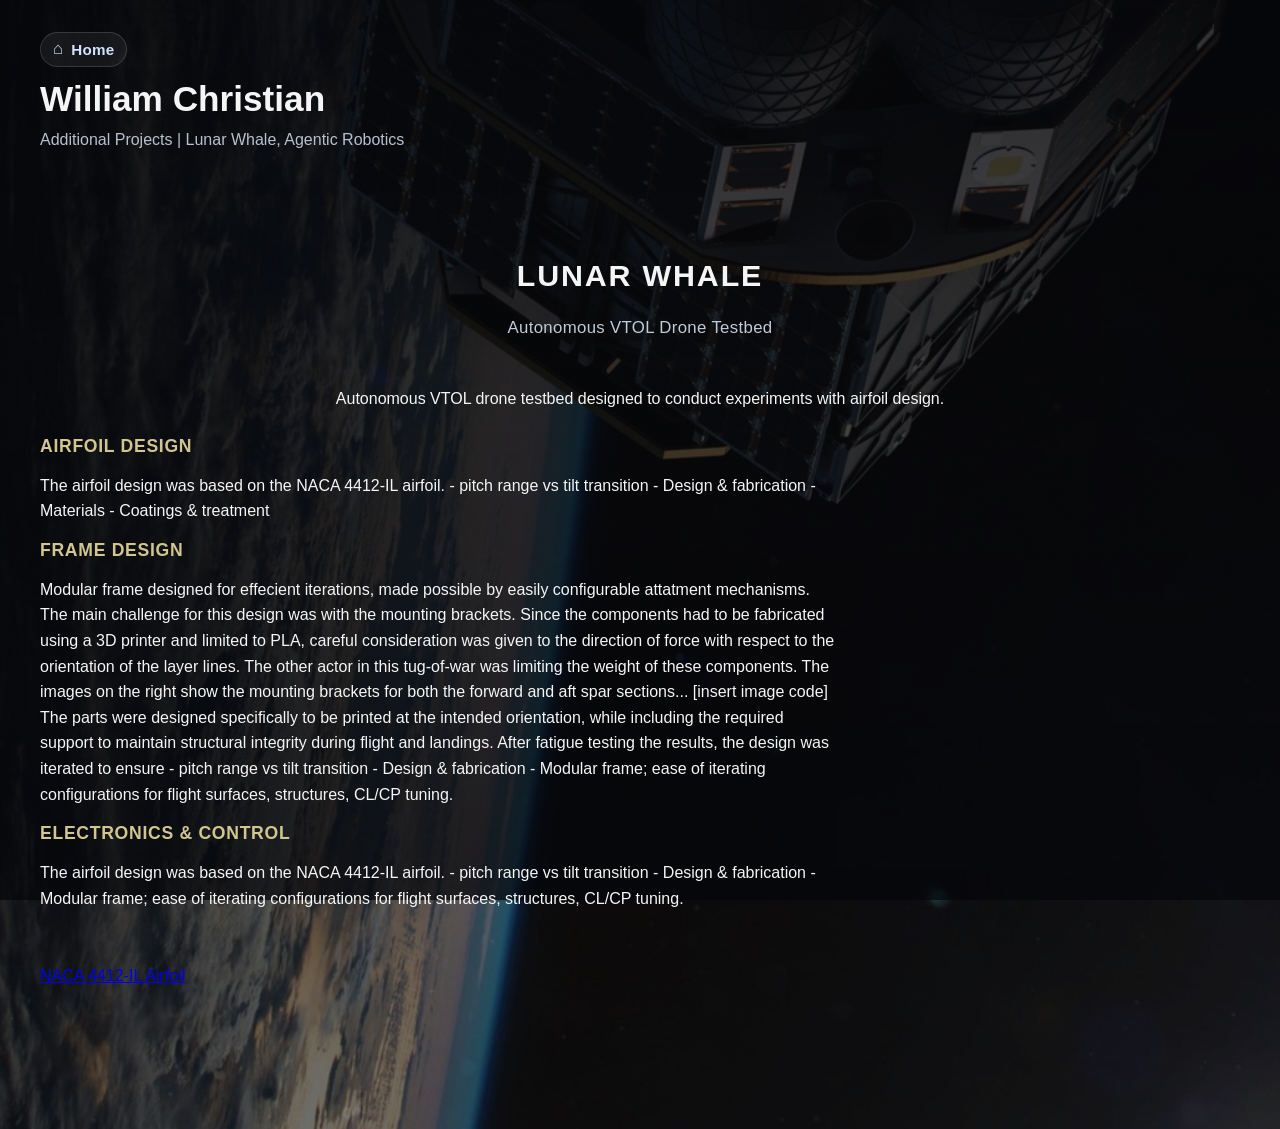
==== additional_projects.html @ c1e1da5d "update" ====
<!DOCTYPE html>
<html lang="en">
<head>
    <meta charset="UTF-8">
    <title>Additional Projects | Will Christian Portfolio</title>
    <meta name="viewport" content="width=device-width, initial-scale=1">
    <link rel="stylesheet" href="style.css">
</head>
<body>
    <div class="page">
    <header class="site-header">
        <div class="site-title-block">
            <a href="portfolio.html" class="home-link" aria-label="Home">Home</a>
            <h1>William Christian</h1>
            <p>Additional Projects | Lunar Whale, Agentic Robotics</p>
        </div>
    </header>

    <main class="content">
        <section id="spacecraft-systems" class="systems-section">
            <div class="systems-bg" aria-hidden="true"></div>
            <div class="systems-overlay" aria-hidden="true"></div>
            <div class="systems-content">
            <div class="resume-header">
                <div class="project-title-stack">
                    <h2 class="resume-main-title">Lunar Whale</h2>
                    <div class="project-subtitle">Autonomous VTOL Drone Testbed</div>
                </div>
            </div>
            <div class="resume-section">
                <p class="project-intro">
                    Autonomous VTOL drone testbed designed to conduct experiments with airfoil design. 
                </p>

            <div class="resume-section">
                <h3 class="resume-section-title">Airfoil Design</h3>
                <p>
                    The airfoil design was based on the NACA 4412-IL airfoil.
                    - pitch range vs tilt transition
                    - Design & fabrication
                    - Materials 
                    - Coatings & treatment
                </p>
                <h3 class="resume-section-title">Frame Design</h3>
                <p>
                    Modular frame designed for effecient iterations, made possible by easily configurable attatment mechanisms.
                    The main challenge for this design was with the mounting brackets. Since the components had to be fabricated 
                    using a 3D printer and limited to PLA, careful consideration was given to the direction of force with respect
                    to the orientation of the layer lines. The other actor in this tug-of-war was limiting the weight of these components. 
                    The images on the right show the mounting brackets for both the forward and aft spar sections...
                    [insert image code]
                    The parts were designed specifically to be printed at the intended orientation, while including the required support to maintain 
                    structural integrity during flight and landings. 
                    After fatigue testing the results, the design was iterated to ensure


                    - pitch range vs tilt transition
                    - Design & fabrication
                    - Modular frame; ease of iterating configurations for flight surfaces, structures, CL/CP tuning.
                </p>
                <h3 class="resume-section-title">Electronics & Control</h3>
                    <p>
                        The airfoil design was based on the NACA 4412-IL airfoil.
                        - pitch range vs tilt transition
                        - Design & fabrication
                        - Modular frame; ease of iterating configurations for flight surfaces, structures, CL/CP tuning.
                    </p>
                <p>

                </p>

                </p>
            </div>
               <a href="http://airfoiltools.com/airfoil/details?airfoil=naca4412-il">NACA 4412-IL Airfoil</a>

    </body>
    </html>
---- style.css ----
body {
    font-family: Arial, sans-serif;
    margin: 0;
    background-color: #05060a;
    color: #f5f5f5;
}

/* Home page background with parallax */
.home-page {
    position: relative;
}

.home-bg {
    position: fixed;
    inset: 0;
    height: 140vh;
    background-image: url("main_background.jpg");
    background-size: cover;
    background-position: center top;
    background-repeat: no-repeat;
    will-change: transform;
    transform: translate3d(0, 0, 0) scale(1.2);
    transform-origin: center top;
    z-index: 0;
}

.home-overlay {
    position: fixed;
    inset: 0;
    background: linear-gradient(
        to bottom,
        rgba(5, 6, 10, 0.78) 0%,
        rgba(5, 6, 10, 0.62) 45%,
        rgba(5, 6, 10, 0.82) 100%
    );
    z-index: 1;
    pointer-events: none;
}

.home-content {
    position: relative;
    z-index: 2;
}

/* Centered content column with flexible side gutters */
.page {
    --page-pad: 40px;
    max-width: 1200px;
    margin: 0 auto;
    padding-left: var(--page-pad);
    padding-right: var(--page-pad);
    position: relative;
    z-index: 2;
}

.page .content {
    padding-left: 0;
    padding-right: 0;
}

.site-header {
    padding: 32px 0 16px;
}

.site-title-block h1 {
    margin: 0;
    font-size: 2.2rem;
}

.site-title-block p {
    margin-top: 8px;
    max-width: 720px;
    color: #b8c0d0;
}

/* Titles */
.resume-header {
    display: flex;
    align-items: baseline;
    gap: 16px;
    flex-wrap: wrap;
    margin-bottom: 24px;
    justify-content: center;
}

.resume-section {
    padding-top: 8px;
    padding-bottom: 40px;
}

.resume-section h2 {
    margin: 0;
    font-size: 1.5rem;
    color: #f5f5f5;
}

.resume-main-title {
    font-size: 1.9rem;
    font-weight: 800;
    letter-spacing: 0.06em;
    text-transform: uppercase;
}

.project-title-stack {
    display: block;
    text-align: center;
}

.project-subtitle {
    margin-top: 10px;
    color: #c0cad8;
    font-size: 1.05rem;
    font-weight: 500;
    letter-spacing: 0.02em;
    text-transform: none;
    max-width: 900px;
    margin-left: auto;
    margin-right: auto;
}

.project-intro {
    text-align: center;
    margin-left: auto;
    margin-right: auto;
}

/* Dividers */
.resume-divider {
    height: 3px;
    border: 0;
    margin: 22px 0;
    background: linear-gradient(
        to right,
        rgba(255, 255, 255, 0),
        rgba(247, 184, 12, 0.288),
        rgba(255, 255, 255, 0)
    );
}

.resume-divider-tight {
    margin-top: 10px;
    margin-bottom: 26px;
}

.resume-section > .resume-divider {
    max-width: 520px;
    margin-left: auto;
    margin-right: auto;
}

/* Resume subsection titles (Education, Skills, Experience, Academic Projects) */
.resume-section h3.resume-section-title {
    margin: 0 0 10px;
    font-size: 1.1rem;
    font-weight: 700;
    letter-spacing: 0.04em;
    text-transform: uppercase;
    color: #d1c590; /* customize */
    font-family: inherit;
    font-style: normal;
}

/* Resume entries: left content + right-aligned dates */
.resume-block {
    margin-bottom: 28px;
}

.resume-item {
    margin-bottom: 20px;
}

.resume-item-header {
    display: grid;
    grid-template-columns: minmax(0, 1fr) auto;
    gap: 12px;
    align-items: baseline;
}

.resume-item-left {
    min-width: 0;
}

.resume-item-title {
    font-weight: 600;
    color: #f5f5f5;
}

.resume-company {
    text-decoration: underline;
    text-decoration-thickness: 2px;
    text-underline-offset: 3px;
    margin-bottom: 3px;
}

.resume-item-org,
.resume-item-date {
    color: #b8c0d0;
    font-size: 0.95rem;
}

.resume-item-org {
    margin-top: 2px;
}

.resume-item-date {
    white-space: nowrap;
    text-align: right;
}

.resume-item-subtitle {
    margin-top: 6px;
    color: #c0cad8;
    font-size: 0.98rem;
}

.resume-lines {
    margin-top: 10px;
    color: #c0cad8;
    line-height: 1.55;
    display: grid;
    gap: 6px;
}

.resume-label {
    color: #e8ecf4;
    font-weight: 600;
}

.resume-bullets {
    margin: 6px 0 0;
    padding-left: 1.25em;
    color: #c0cad8;
    line-height: 1.5;
}

.resume-bullets li {
    margin-bottom: 4px;
}

.resume-subrole {
    margin-top: 14px;
    padding-top: 12px;
    border-top: 1px solid rgba(255, 255, 255, 0.08);
}

.resume-subrole-header {
    display: grid;
    grid-template-columns: minmax(0, 1fr) auto;
    gap: 12px;
    align-items: baseline;
    margin-bottom: 6px;
}

/* Work Samples box */
.work-samples-section {
    margin: 0 0 40px;
    padding: 24px 24px 32px;
    background: rgba(255, 255, 255, 0.03);
    border: 1px solid rgba(255, 255, 255, 0.1);
    border-radius: 12px;
}

.work-samples-title {
    margin: 0 0 20px;
    font-size: 1.25rem;
    font-weight: 600;
    color: #e8ecf4;
}

.project-nav {
    display: grid;
    grid-template-columns: repeat(4, minmax(0, 1fr));
    gap: 24px;
    padding: 0;
}

.project-tile {
    display: flex;
    flex-direction: column;
    align-items: stretch;
    text-decoration: none;
    background: linear-gradient(145deg, #121622, #05060a);
    border-radius: 16px;
    padding: 16px;
    color: inherit;
    box-shadow:
        0 0 0 1px rgba(255, 255, 255, 0.04),
        6px 6px 14px rgba(0, 0, 0, 0.8),
        -4px -4px 12px rgba(255, 255, 255, 0.06);
    transition: transform 0.15s ease-out, box-shadow 0.15s ease-out, background 0.15s ease-out;
}

.project-tile:hover {
    transform: translateY(-4px);
    background: linear-gradient(145deg, #181d2c, #05060a);
    box-shadow:
        0 0 0 1px rgba(255, 255, 255, 0.08),
        10px 12px 24px rgba(0, 0, 0, 0.9),
        -4px -4px 16px rgba(255, 255, 255, 0.08);
}

.project-tile-current {
    pointer-events: none;
    box-shadow:
        0 0 0 2px rgba(100, 160, 255, 0.35),
        6px 6px 14px rgba(0, 0, 0, 0.8);
}

/* Work sample tiles: every icon is the same square with rounded corners. */
.project-tile .project-icon {
    width: 100%;
    padding-bottom: 100%;
    position: relative;
    overflow: hidden;
    border-radius: 12px;
    margin-bottom: 12px;
}

.project-tile .project-icon img {
    position: absolute;
    top: 0;
    left: 0;
    width: 100%;
    height: 100%;
    object-fit: cover;
    border-radius: 12px !important;
    display: block;
}

.project-text h2 {
    margin: 0 0 6px;
    font-size: 1.1rem;
}

.project-text p {
    margin: 0;
    font-size: 0.9rem;
    color: #c0cad8;
}

/* Home button */
.home-link {
    display: inline-flex;
    align-items: center;
    gap: 8px;
    margin-bottom: 12px;
    padding: 8px 12px;
    border-radius: 999px;
    background: rgba(255, 255, 255, 0.06);
    border: 1px solid rgba(255, 255, 255, 0.14);
    color: #d3e2ff;
    text-decoration: none;
    font-size: 0.95rem;
    font-weight: 600;
    letter-spacing: 0.2px;
    transition: background 0.15s ease-out, border-color 0.15s ease-out, transform 0.15s ease-out;
}

.home-link::before {
    content: "⌂";
    font-size: 1.05rem;
    line-height: 1;
    opacity: 0.95;
}

.home-link:hover {
    background: rgba(255, 255, 255, 0.1);
    border-color: rgba(255, 255, 255, 0.22);
    transform: translateY(-1px);
}

/* Main content */
.content {
    padding: 24px 0 40px;
}

.content section {
    margin-bottom: 48px;
}

/* Work sample articles: left = text, right = images. One row, no wrap. */
.content article {
    display: flex;
    flex-wrap: nowrap;
    gap: 32px 40px;
    align-items: flex-start;
    margin-bottom: 36px;
}
.content article > .article-body {
    flex: 1 1 0;
    min-width: 0;
}
.content article > figure {
    flex: 0 0 42%;
    min-width: 260px;
    margin: 0;
}

.content article.article--center-figure {
    display: grid;
    grid-template-columns: minmax(0, 1fr) minmax(260px, 42%);
    column-gap: 40px;
    row-gap: 32px;
    align-items: start;
}
.content article.article--center-figure > .article-body {
    grid-column: 1;
}
.content article.article--center-figure > figure {
    grid-column: 2;
    align-self: center;
}
.content article > figure img,
.content article > figure .media-grid img {
    max-width: 100%;
    width: 100%;
    height: auto;
    display: block;
    margin: 0;
    border-radius: 0;
}
.content article > figure.figure--shrink-70 .media-grid {
    width: 70%;
    margin-left: auto;
    margin-right: auto;
}

.section-media-center {
    max-width: 980px;
    margin: 18px auto 28px;
}
.section-video {
    display: block;
    width: 70%;
    height: auto;
    margin-left: auto;
    margin-right: auto;
}

/* STARFISH: slightly smaller centered video */
#starfish .section-video {
    width: 40%;
}

/* Side-by-side videos (e.g., Senior Design data collection) */
.section-media-row {
    display: flex;
    justify-content: center;
    gap: 16px;
    flex-wrap: wrap;
}
.section-video-half {
    display: block;
    width: 48%;
    height: auto;
}

/* Media grids: default single column. */
.media-grid {
    display: grid;
    grid-template-columns: 1fr;
    gap: 12px;
}
.media-grid--2 {
    grid-template-columns: 1fr 1fr;
    gap: 4px;
}
.media-grid--2 > .media-grid__span-2 {
    grid-column: 1 / -1;
}
.media-grid img {
    width: 100%;
    height: auto;
    border-radius: 0;
}

/* STARFISH 2D limb: clamp last two images to same box size */
.media-grid--2d-limb-last img {
    aspect-ratio: 4 / 3;
    object-fit: contain;
}

.content h3 {
    margin-top: 0;
    margin-bottom: 8px;
    color: #e8ecf4;
}

p {
    max-width: 800px;
    line-height: 1.6;
}

img {
    margin-top: 0;
    border-radius: 0;
}

footer {
    border-top: 1px solid rgba(255, 255, 255, 0.1);
    padding: 16px 0 32px;
    color: #9aa4b8;
}

footer a {
    color: #d3e2ff;
    text-decoration: none;
}

footer a:hover {
    text-decoration: underline;
}

/* LEAPFROG full-page background */
.leapfrog-bg {
    position: fixed;
    inset: 0;
    height: 140vh;
    background-image: url("images/LEAPFROG/leapfrog_BG.png");
    background-size: cover;
    background-position: center 15%;
    background-repeat: no-repeat;
    will-change: transform;
    transform: translate3d(0, 0, 0) scale(1.15);
    transform-origin: center top;
    z-index: -2;
}

.leapfrog-overlay {
    position: fixed;
    inset: 0;
    background: linear-gradient(
        to bottom,
        rgba(5, 6, 10, 0.75) 0%,
        rgba(5, 6, 10, 0.6) 40%,
        rgba(5, 6, 10, 0.7) 100%
    );
    z-index: -1;
    pointer-events: none;
}

.leapfrog-content {
    position: relative;
    z-index: 2;
    padding: 24px 0 16px;
}

/* STARFISH full-page background (image rotated 90deg), parallax */
.starfish-bg {
    position: fixed;
    width: 140vmax;
    height: 140vmax;
    left: 50%;
    top: 50%;
    background-image: url("images/STARFISH/STARFISH_bg.png");
    background-size: cover;
    background-position: center 65%;
    background-repeat: no-repeat;
    filter: brightness(0.6);
    will-change: transform;
    transform: translate(-50%, -50%) translate3d(0, 0, 0) rotate(90deg);
    transform-origin: center center;
    z-index: -2;
}

.starfish-overlay {
    position: fixed;
    inset: 0;
    background: linear-gradient(
        to bottom,
        rgba(5, 6, 10, 0.75) 0%,
        rgba(5, 6, 10, 0.6) 40%,
        rgba(5, 6, 10, 0.7) 100%
    );
    z-index: -1;
    pointer-events: none;
}

.starfish-content {
    position: relative;
    z-index: 2;
    padding: 24px 0 16px;
}

/* Senior Design (TVC) full-page background, parallax */
.senior-design-bg {
    position: fixed;
    inset: 0;
    height: 140vh;
    background-image: url("images/SENIOR_DESIGN/TVC_bg.jpg");
    background-size: cover;
    background-position: center 15%;
    background-repeat: no-repeat;
    filter: brightness(0.7);
    will-change: transform;
    transform: translate3d(0, 0, 0) scale(1.15);
    transform-origin: center top;
    z-index: -2;
}

.senior-design-overlay {
    position: fixed;
    inset: 0;
    background:
        /* Left/right edge darkening (primary) */
        linear-gradient(
            to right,
            rgba(0, 0, 0, 0.65) 0%,
            rgba(0, 0, 0, 0.15) 18%,
            rgba(0, 0, 0, 0.0) 50%,
            rgba(0, 0, 0, 0.15) 82%,
            rgba(0, 0, 0, 0.65) 100%
        ),
        /* Vignette (thicker fade around edges) */
        radial-gradient(
            ellipse at center,
            rgba(0, 0, 0, 0.0) 0%,
            rgba(0, 0, 0, 0.0) 30%,
            rgba(0, 0, 0, 0.75) 100%
        ),
        /* Subtle top/bottom shading (secondary) */
        linear-gradient(
            to bottom,
            rgba(5, 6, 10, 0.75) 0%,
            rgba(5, 6, 10, 0.6) 40%,
            rgba(5, 6, 10, 0.7) 100%
        );
    z-index: -1;
    pointer-events: none;
}

.senior-design-content {
    position: relative;
    z-index: 2;
    padding: 24px 0 16px;
}

/* Spacecraft Systems Design full-page background (rotated 90deg, 30% dimmer), parallax */
.systems-bg {
    position: fixed;
    width: 140vmax;
    height: 140vmax;
    left: 50%;
    top: 50%;
    background-image: url("images/SYSTEMS_DESIGN/SYSTEMS_bg.jpg");
    background-size: cover;
    background-position: center 65%;
    background-repeat: no-repeat;
    filter: brightness(0.7);
    will-change: transform;
    transform: translate(-50%, -50%) translate3d(0, 0, 0) rotate(90deg);
    transform-origin: center center;
    z-index: -2;
}

.systems-overlay {
    position: fixed;
    inset: 0;
    background: linear-gradient(
        to bottom,
        rgba(5, 6, 10, 0.75) 0%,
        rgba(5, 6, 10, 0.6) 40%,
        rgba(5, 6, 10, 0.7) 100%
    );
    z-index: -1;
    pointer-events: none;
}

.systems-content {
    position: relative;
    z-index: 2;
    padding: 24px 0 16px;
}

@media (max-width: 960px) {
    .project-nav {
        grid-template-columns: repeat(2, minmax(0, 1fr));
    }
}

@media (max-width: 640px) {
    .page {
        --page-pad: 16px;
    }

    .site-header {
        padding: 24px 0 12px;
    }

    .work-samples-section {
        padding: 20px 16px 24px;
    }

    .project-nav {
        grid-template-columns: 1fr;
    }

    .content {
        padding: 16px 0;
    }

    footer {
        padding: 12px 0 24px;
    }
}
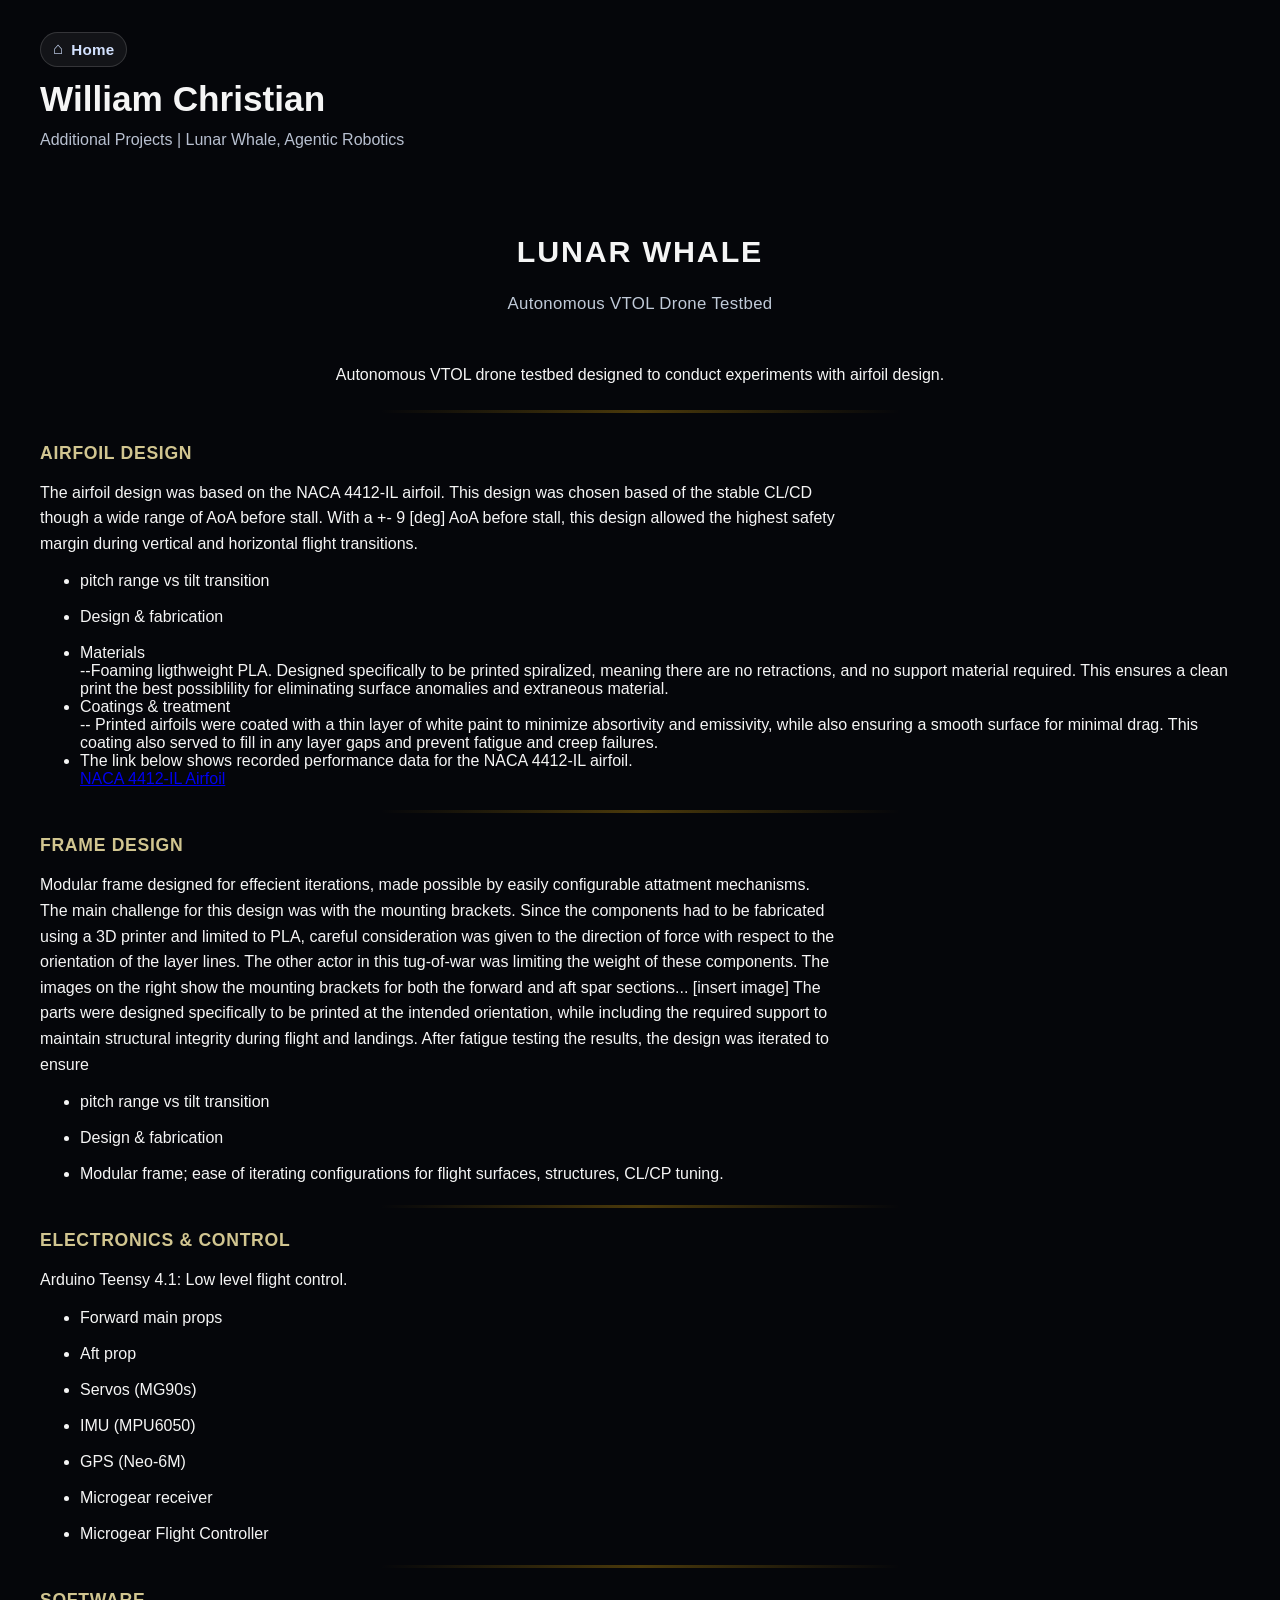
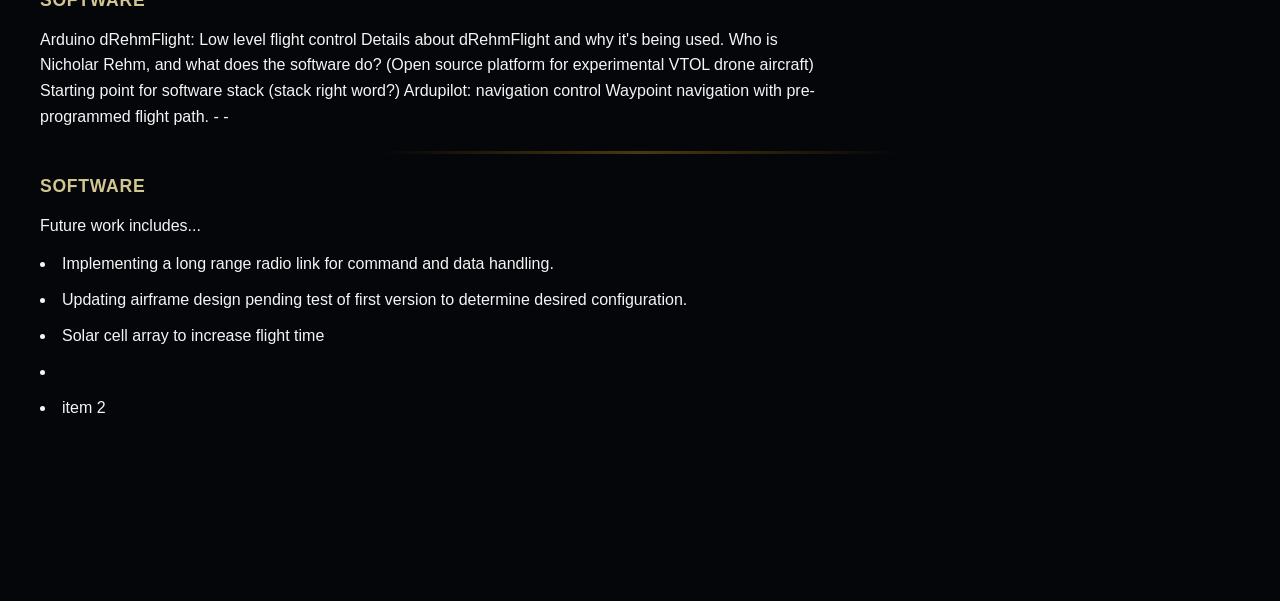
==== commit 620dccbc: "update" ====
--- a/additional_projects.html
+++ b/additional_projects.html
@@ -17,10 +17,10 @@
     </header>
 
     <main class="content">
-        <section id="spacecraft-systems" class="systems-section">
-            <div class="systems-bg" aria-hidden="true"></div>
-            <div class="systems-overlay" aria-hidden="true"></div>
-            <div class="systems-content">
+        <section id="Additional Projects" class="systems-section">
+            <div class="projects-bg" aria-hidden="true"></div>
+            <div class="projects-overlay" aria-hidden="true"></div>
+            <div class="projects-content">
             <div class="resume-header">
                 <div class="project-title-stack">
                     <h2 class="resume-main-title">Lunar Whale</h2>
@@ -32,46 +32,111 @@
                     Autonomous VTOL drone testbed designed to conduct experiments with airfoil design. 
                 </p>
 
+            <hr class="resume-divider">
             <div class="resume-section">
-                <h3 class="resume-section-title">Airfoil Design</h3>
+            <h3 class="resume-section-title">Airfoil Design</h3>
                 <p>
-                    The airfoil design was based on the NACA 4412-IL airfoil.
-                    - pitch range vs tilt transition
-                    - Design & fabrication
-                    - Materials 
-                    - Coatings & treatment
+                    The airfoil design was based on the NACA 4412-IL airfoil. This design was chosen based of the stable CL/CD though a wide range of AoA before stall. 
+                    With a +- 9 [deg] AoA before stall, this design allowed the highest safety margin during vertical and horizontal flight transitions.
                 </p>
-                <h3 class="resume-section-title">Frame Design</h3>
+
+                    <ul>
+                    <li>pitch range vs tilt transition </li>
+                    <br>
+                    <li> Design & fabrication </li>
+                    <br>
+                    <li> Materials </li>
+                        --Foaming ligthweight PLA. Designed specifically to be printed spiralized, meaning there are no retractions, and no support material required. This ensures a clean print the best possiblility for eliminating surface anomalies and extraneous material.
+                    <br>
+                    <li> Coatings & treatment </li>
+                        -- Printed airfoils were coated with a thin layer of white paint to minimize absortivity and emissivity, while also ensuring a smooth surface for minimal drag.
+                        This coating also served to fill in any layer gaps and prevent fatigue and creep failures.
+                    <br>
+                    <li> The link below shows recorded performance data for the NACA 4412-IL airfoil. </li> 
+                    <a href="http://airfoiltools.com/airfoil/details?airfoil=naca4412-il">NACA 4412-IL Airfoil</a>
+
+                    </ul>
+
+            <hr class="resume-divider">
+            <h3 class="resume-section-title">Frame Design</h3>
                 <p>
                     Modular frame designed for effecient iterations, made possible by easily configurable attatment mechanisms.
                     The main challenge for this design was with the mounting brackets. Since the components had to be fabricated 
                     using a 3D printer and limited to PLA, careful consideration was given to the direction of force with respect
                     to the orientation of the layer lines. The other actor in this tug-of-war was limiting the weight of these components. 
                     The images on the right show the mounting brackets for both the forward and aft spar sections...
-                    [insert image code]
+                    [insert image]
                     The parts were designed specifically to be printed at the intended orientation, while including the required support to maintain 
                     structural integrity during flight and landings. 
                     After fatigue testing the results, the design was iterated to ensure
+                </p>
+
+                    <ul>
+                    <li> pitch range vs tilt transition </li>
+                    <br>
+                    <li> Design & fabrication </li>
+                    <br>
+                    <li> Modular frame; ease of iterating configurations for flight surfaces, structures, CL/CP tuning. </li>
+                    </ul>   
+
+            <hr class="resume-divider">
+            <h3 class="resume-section-title">Electronics & Control</h3>
+                <p>
+                    Arduino Teensy 4.1: Low level flight control.
+                </p>
+
+                    <ul>
+                    <li> Forward main props </li>
+                    <br>
+                    <li> Aft prop </li>
+                    <br>
+                    <li> Servos (MG90s) </li>
+                    <br>
+                    <li> IMU (MPU6050) </li>
+                    <br>
+                    <li> GPS (Neo-6M) </li>
+                    <br>
+                    <li> Microgear receiver </li>
+                    <br>
+                    <li> Microgear Flight Controller </li>
+                        
+                    </ul>
 
 
-                    - pitch range vs tilt transition
-                    - Design & fabrication
-                    - Modular frame; ease of iterating configurations for flight surfaces, structures, CL/CP tuning.
+
+            <hr class="resume-divider">
+            <h3 class="resume-section-title">Software</h3>
+                <p>
+                    Arduino dRehmFlight: Low level flight control
+                    Details about dRehmFlight and why it's being used.
+                    Who is Nicholar Rehm, and what does the software do? (Open source platform for experimental VTOL drone aircraft)
+                    Starting point for software stack (stack right word?)
+
+                    Ardupilot: navigation control
+                    Waypoint navigation with pre-programmed flight path. 
+                    - 
+                    -
                 </p>
-                <h3 class="resume-section-title">Electronics & Control</h3>
-                    <p>
-                        The airfoil design was based on the NACA 4412-IL airfoil.
-                        - pitch range vs tilt transition
-                        - Design & fabrication
-                        - Modular frame; ease of iterating configurations for flight surfaces, structures, CL/CP tuning.
-                    </p>
+
+            <hr class="resume-divider">
+            <h3 class="resume-section-title">Software</h3>
                 <p>
+                    Future work includes...
+                    <li> Implementing a long range radio link for command and data handling. </li>
+                    <br>
+                    <li> Updating airframe design pending test of first version to determine desired configuration.</li>
+                    <br>
+                    <li> Solar cell array to increase flight time </li>
+                    <br>
+
+                    <li>  </li>
+                    <br>
+                    <li> item 2 </li>
+
 
                 </p>
 
-                </p>
             </div>
-               <a href="http://airfoiltools.com/airfoil/details?airfoil=naca4412-il">NACA 4412-IL Airfoil</a>
 
     </body>
     </html>
--- a/style.css
+++ b/style.css
@@ -14,7 +14,7 @@
     position: fixed;
     inset: 0;
     height: 140vh;
-    background-image: url("main_background.jpg");
+    background-image: url("images/MAIN/main_background.jpg");
     background-size: cover;
     background-position: center top;
     background-repeat: no-repeat;
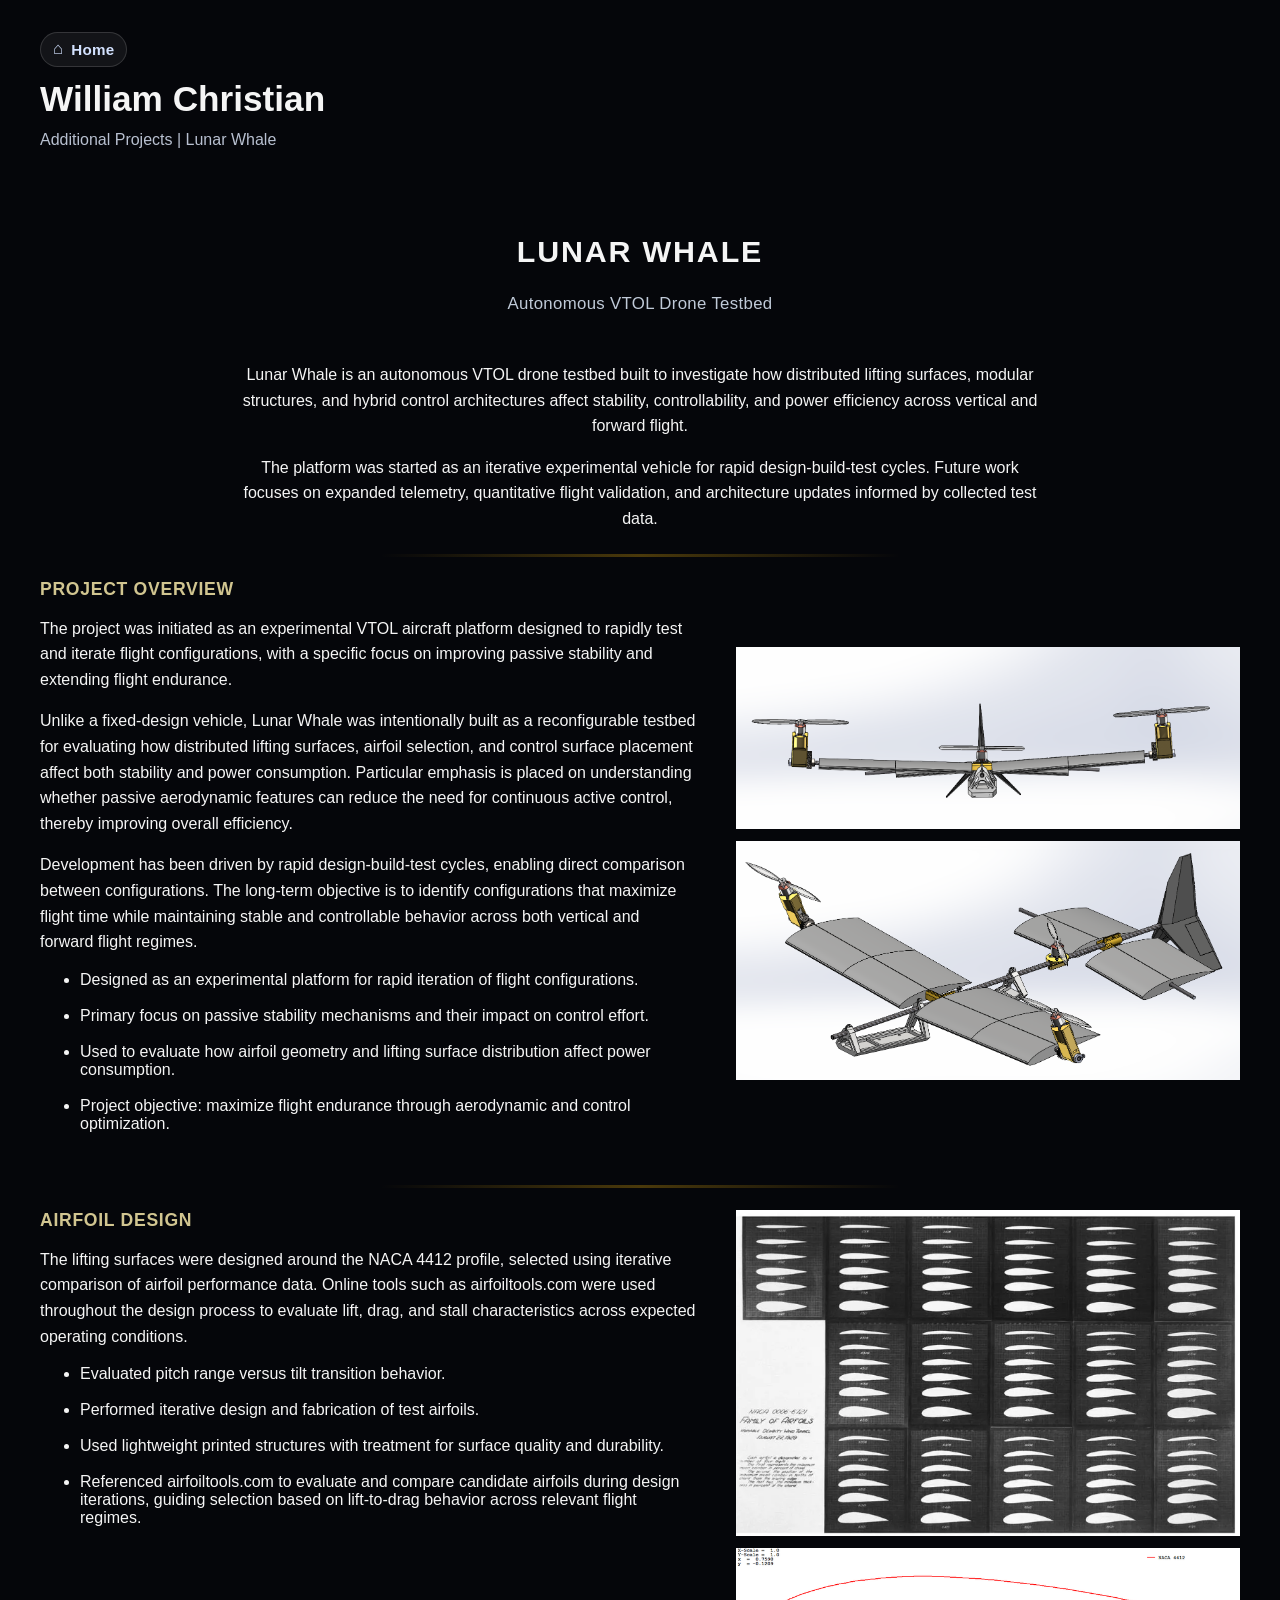
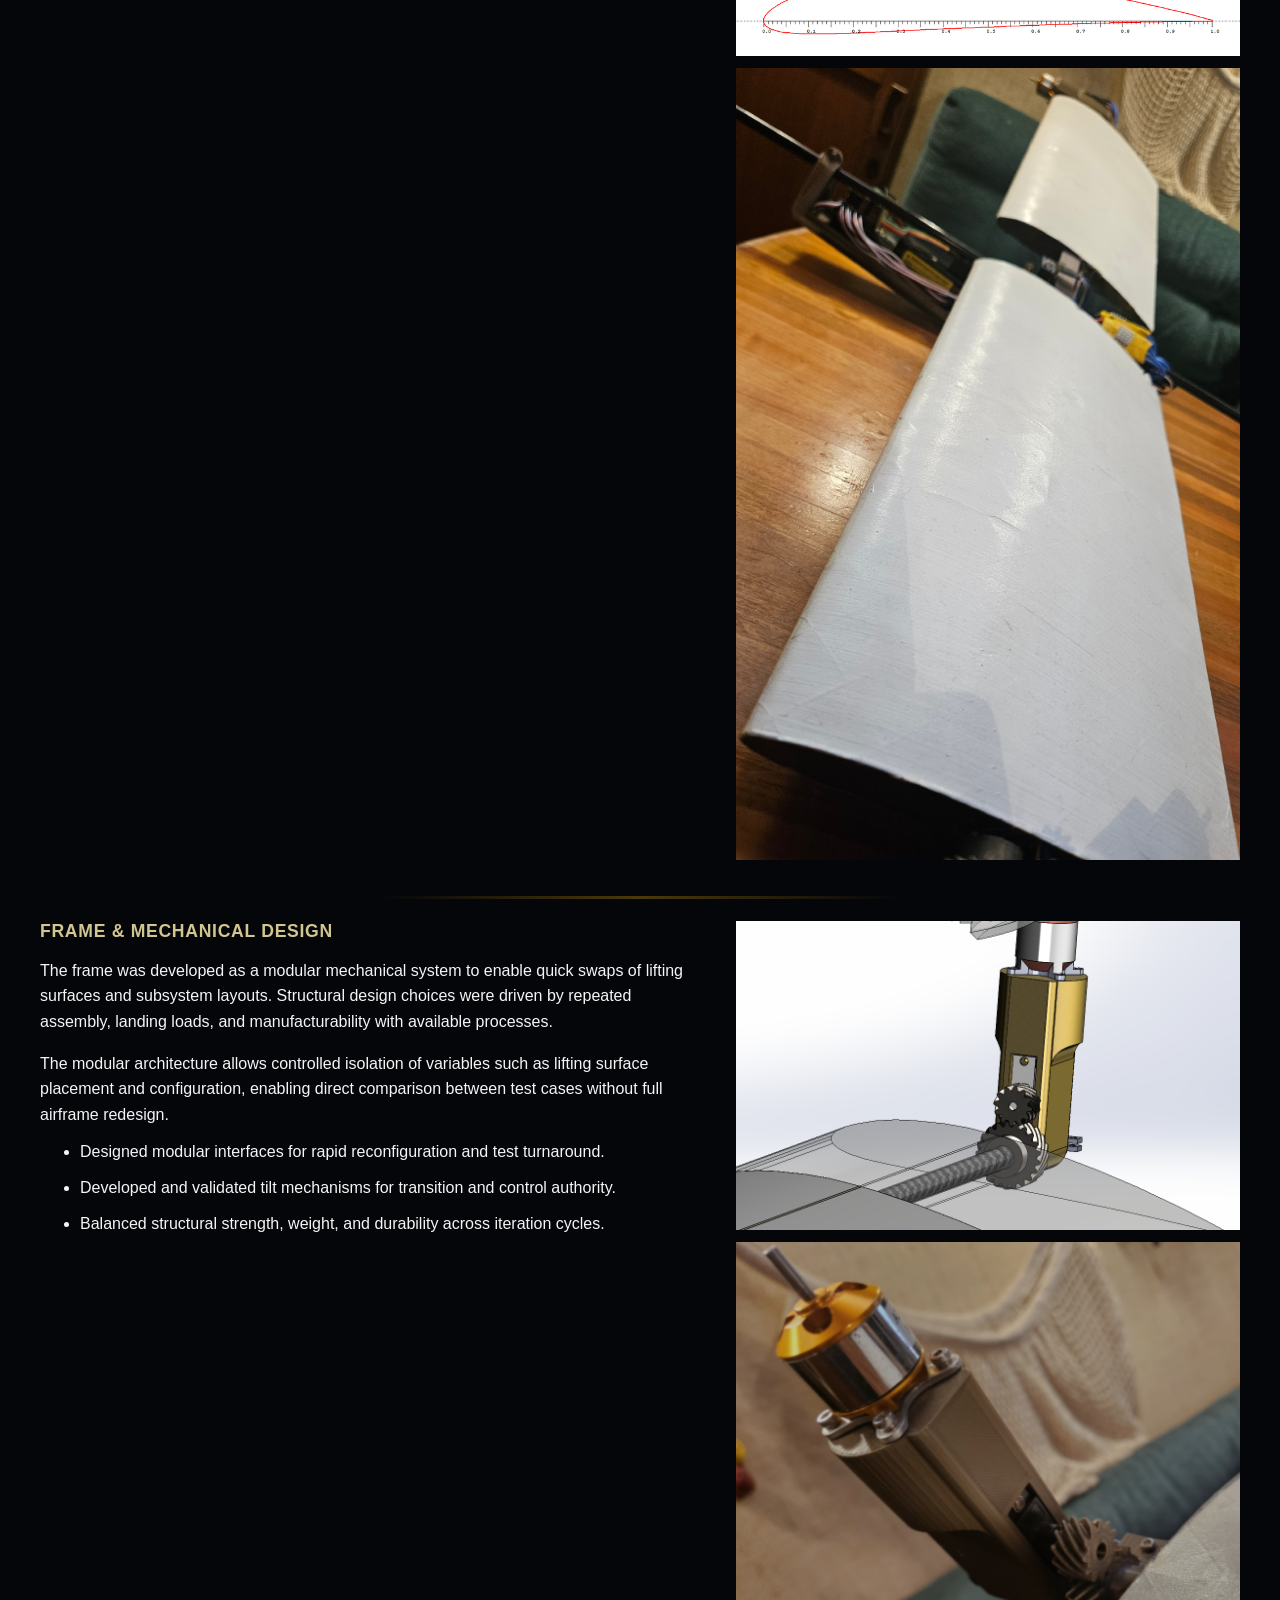
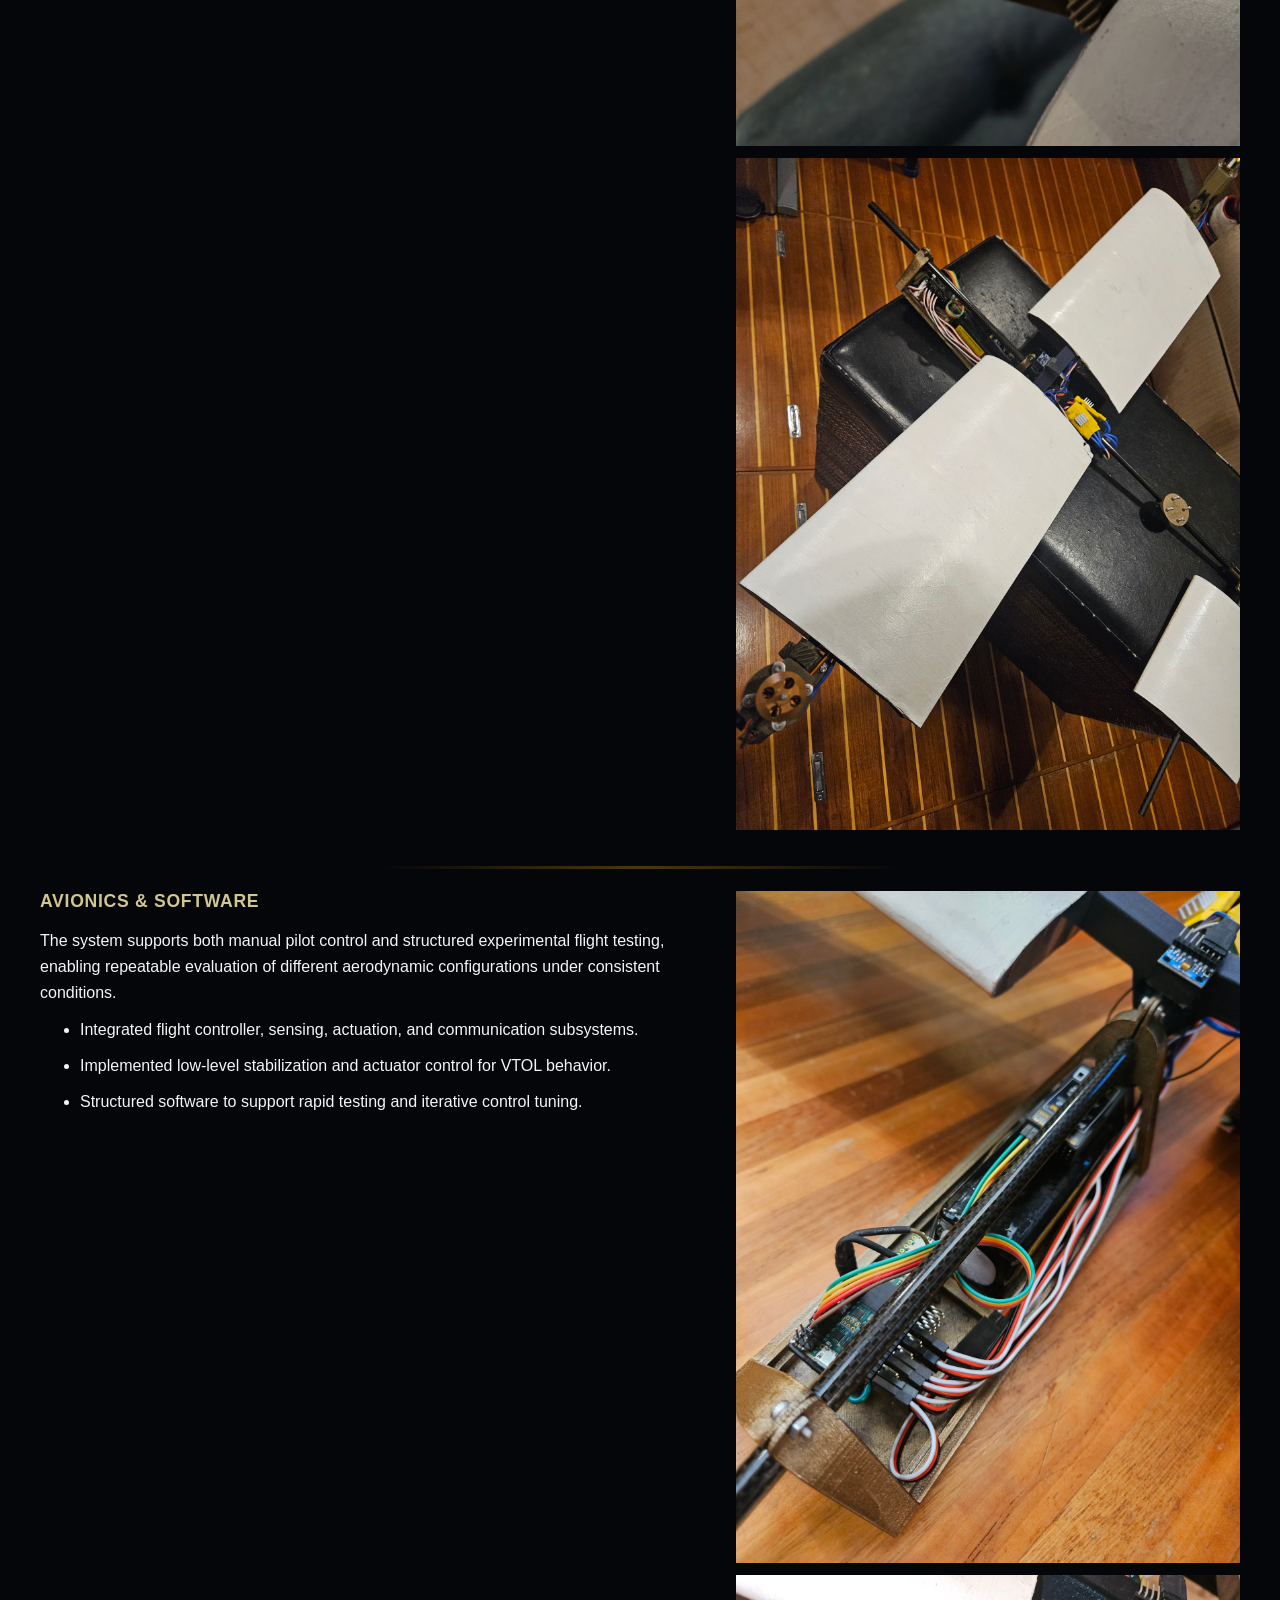
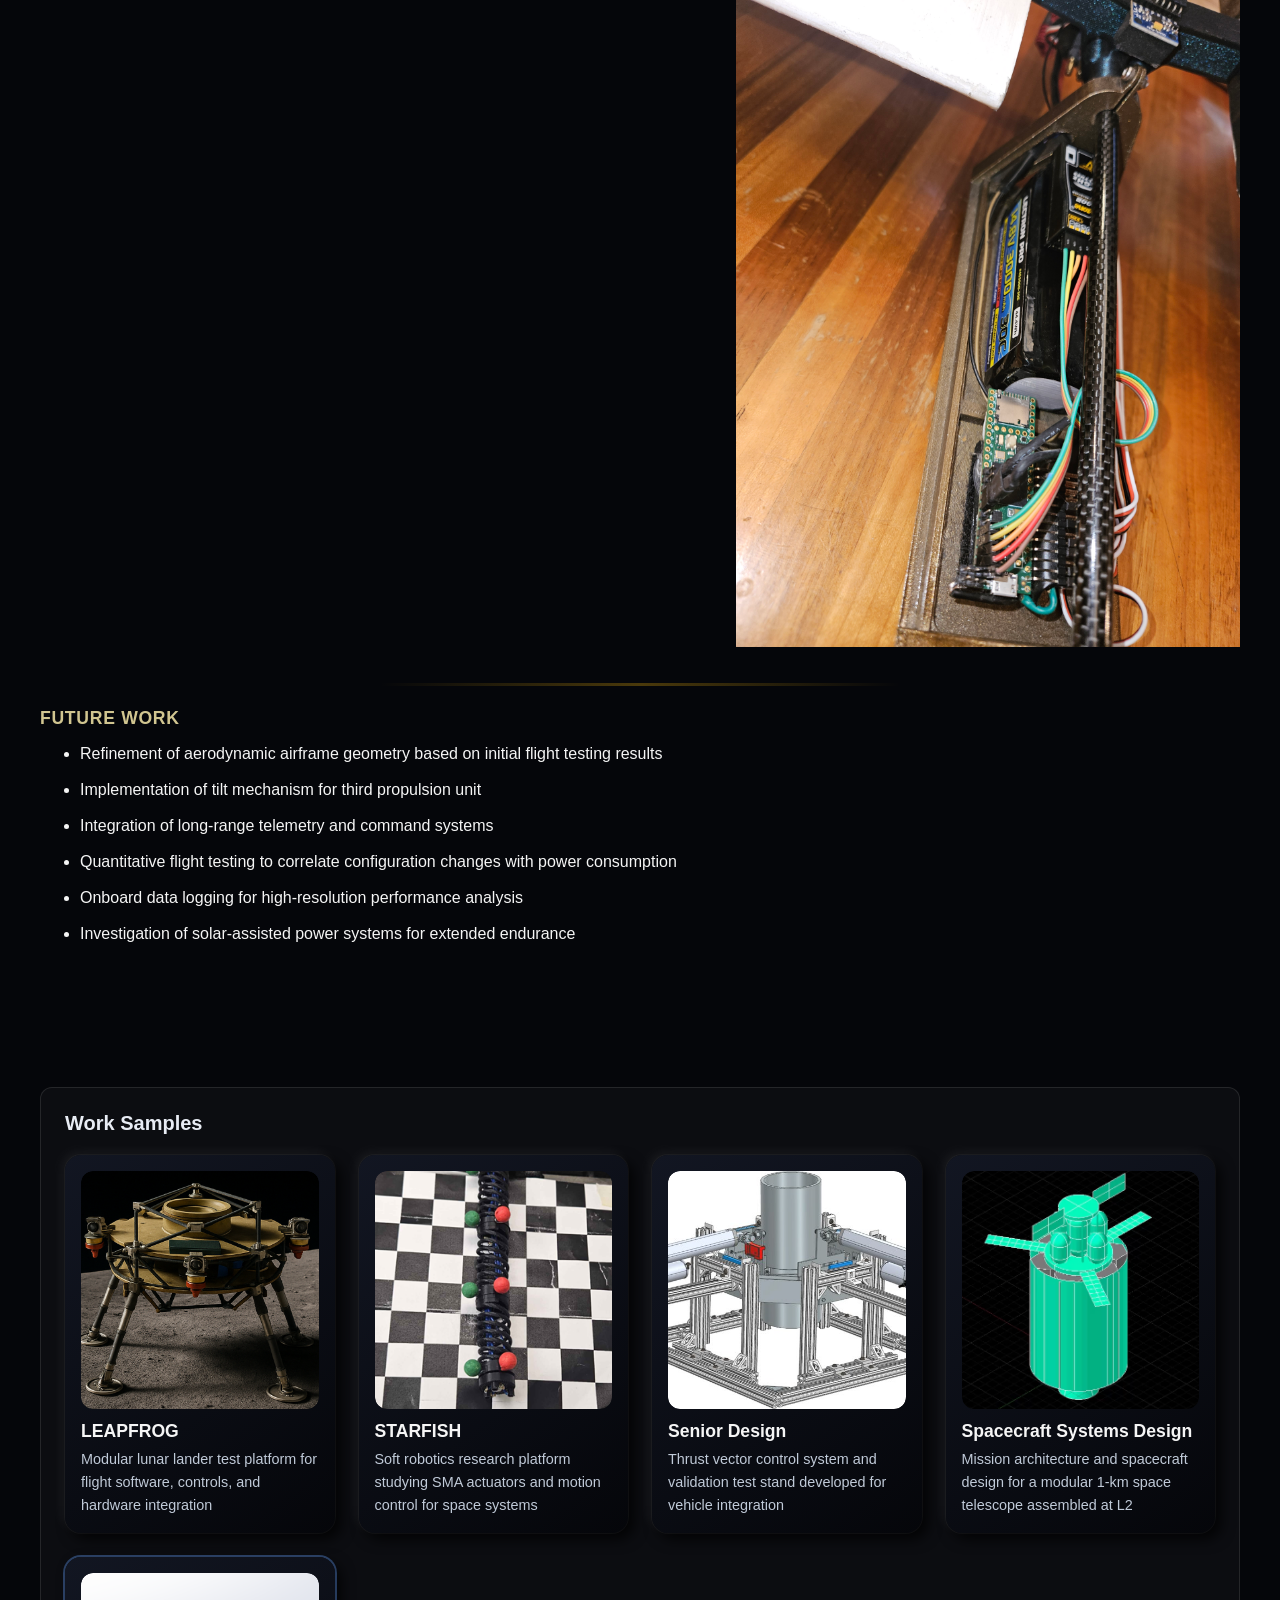
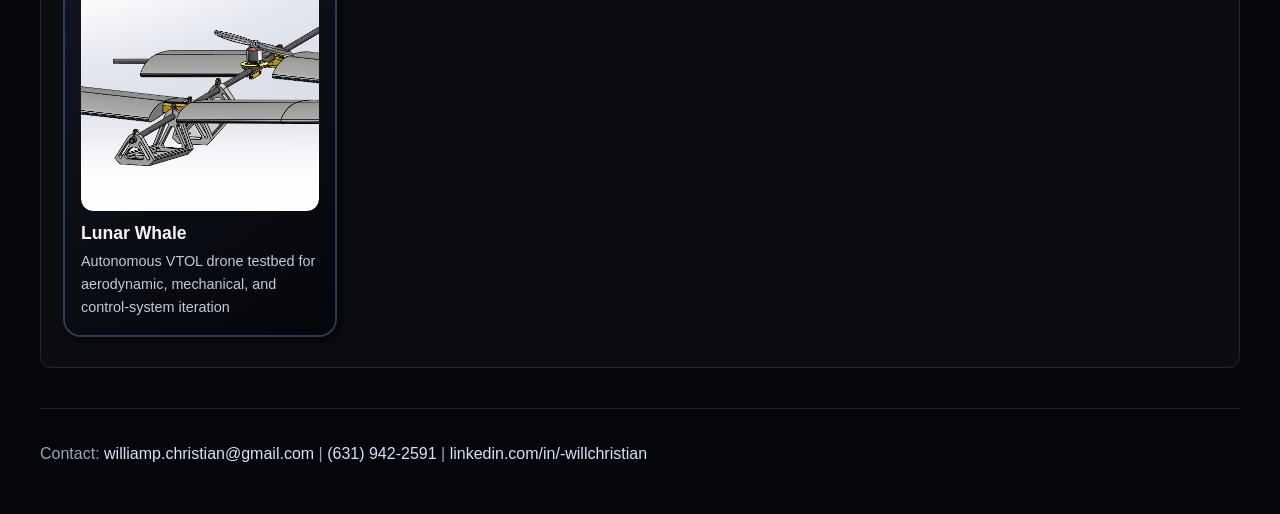
==== commit 7346239e: "update" ====
--- a/additional_projects.html
+++ b/additional_projects.html
@@ -12,131 +12,225 @@
         <div class="site-title-block">
             <a href="portfolio.html" class="home-link" aria-label="Home">Home</a>
             <h1>William Christian</h1>
-            <p>Additional Projects | Lunar Whale, Agentic Robotics</p>
+            <p>Additional Projects | Lunar Whale</p>
         </div>
     </header>
 
     <main class="content">
-        <section id="Additional Projects" class="systems-section">
+        <section id="additional-projects" class="systems-section">
             <div class="projects-bg" aria-hidden="true"></div>
             <div class="projects-overlay" aria-hidden="true"></div>
             <div class="projects-content">
-            <div class="resume-header">
-                <div class="project-title-stack">
-                    <h2 class="resume-main-title">Lunar Whale</h2>
-                    <div class="project-subtitle">Autonomous VTOL Drone Testbed</div>
+                <div class="resume-header">
+                    <div class="project-title-stack">
+                        <h2 class="resume-main-title">Lunar Whale</h2>
+                        <div class="project-subtitle">Autonomous VTOL Drone Testbed</div>
+                    </div>
                 </div>
-            </div>
-            <div class="resume-section">
-                <p class="project-intro">
-                    Autonomous VTOL drone testbed designed to conduct experiments with airfoil design. 
-                </p>
-
-            <hr class="resume-divider">
-            <div class="resume-section">
-            <h3 class="resume-section-title">Airfoil Design</h3>
-                <p>
-                    The airfoil design was based on the NACA 4412-IL airfoil. This design was chosen based of the stable CL/CD though a wide range of AoA before stall. 
-                    With a +- 9 [deg] AoA before stall, this design allowed the highest safety margin during vertical and horizontal flight transitions.
-                </p>
-
+
+                <div class="resume-section">
+                    <p class="project-intro">
+                        Lunar Whale is an autonomous VTOL drone testbed built to investigate how distributed lifting
+                        surfaces, modular structures, and hybrid control architectures affect stability, controllability,
+                        and power efficiency across vertical and forward flight.
+                    </p>
+                    <p class="project-intro">
+                        The platform was started as an iterative experimental vehicle for rapid design-build-test cycles.
+                        Future work focuses on expanded telemetry, quantitative flight validation, and architecture updates
+                        informed by collected test data.
+                    </p>
+
+                    <hr class="resume-divider">
+                    <article class="article--center-figure">
+                        <div class="article-body">
+                            <h3 class="resume-section-title">Project Overview</h3>
+                            <p>
+                                The project was initiated as an experimental VTOL aircraft platform designed to rapidly test and iterate flight configurations, 
+                                with a specific focus on improving passive stability and extending flight endurance.
+                            </p>
+                            <p>
+                                Unlike a fixed-design vehicle, Lunar Whale was intentionally built as a reconfigurable testbed for evaluating how distributed lifting 
+                                surfaces, airfoil selection, and control surface placement affect both stability and power consumption. Particular emphasis is placed 
+                                on understanding whether passive aerodynamic features can reduce the need for continuous active control, thereby improving overall efficiency.
+                            </p>
+                            <p>
+                                Development has been driven by rapid design-build-test cycles, enabling direct comparison between configurations. The long-term objective 
+                                is to identify configurations that maximize flight time while maintaining stable and controllable behavior across both vertical and forward flight regimes.
+                            </p>
+                            <ul>
+                                <li>Designed as an experimental platform for rapid iteration of flight configurations.</li>
+                                <br>
+                                <li>Primary focus on passive stability mechanisms and their impact on control effort.</li>
+                                <br>
+                                <li>Used to evaluate how airfoil geometry and lifting surface distribution affect power consumption.</li>
+                                <br>
+                                <li>Project objective: maximize flight endurance through aerodynamic and control optimization.</li>
+                            </ul>
+                        </div>
+                        <figure>
+                            <div class="media-grid">
+                                <img src="images/ADDITIONAL_PROJECTS/Lunar_Whale/front_v2.PNG" alt="Lunar Whale front view">
+                                <img src="images/ADDITIONAL_PROJECTS/Lunar_Whale/full_iso3.PNG" alt="Lunar Whale isometric view">
+                            </div>
+                        </figure>
+                    </article>
+
+                    <hr class="resume-divider">
+                    <article class="article--center-figure">
+                        <div class="article-body">
+                            <h3 class="resume-section-title">Airfoil Design</h3>
+                            <p>
+                                The lifting surfaces were designed around the NACA 4412 profile, selected using iterative comparison of airfoil performance data. 
+                                Online tools such as airfoiltools.com were used throughout the design process to evaluate lift, drag, and stall characteristics 
+                                across expected operating conditions.
+                            </p>
+                            <ul>
+                                <li>Evaluated pitch range versus tilt transition behavior.</li>
+                                <br>
+                                <li>Performed iterative design and fabrication of test airfoils.</li>
+                                <br>
+                                <li>Used lightweight printed structures with treatment for surface quality and durability.</li>
+                                <br>
+                                <li>Referenced airfoiltools.com to evaluate and compare candidate airfoils during design iterations, guiding selection based on lift-to-drag behavior across relevant flight regimes.</li>
+                            </ul>
+                        </div>
+                        <figure>
+                            <div class="media-grid">
+                                <img src="images/ADDITIONAL_PROJECTS/Lunar_Whale/airfoil_bg.PNG" alt="Airfoil background and context">
+                                <img src="images/ADDITIONAL_PROJECTS/Lunar_Whale/NACA-4412-Airfoil.png" alt="NACA 4412 airfoil profile">
+                                <img src="images/ADDITIONAL_PROJECTS/Lunar_Whale/span.jpg" alt="Wing span and airfoil build">
+                            </div>
+                        </figure>
+                    </article>
+
+                    <hr class="resume-divider">
+                    <article class="article--center-figure">
+                        <div class="article-body">
+                            <h3 class="resume-section-title">Frame &amp; Mechanical Design</h3>
+                            <p>
+                                The frame was developed as a modular mechanical system to enable quick swaps of lifting
+                                surfaces and subsystem layouts. Structural design choices were driven by repeated assembly,
+                                landing loads, and manufacturability with available processes.
+                            </p>
+                            <p>
+                                The modular architecture allows controlled isolation of variables such as lifting surface placement and configuration, 
+                                enabling direct comparison between test cases without full airframe redesign.
+                            </p>
+                            <ul>
+                                <li>Designed modular interfaces for rapid reconfiguration and test turnaround.</li>
+                                <br>
+                                <li>Developed and validated tilt mechanisms for transition and control authority.</li>
+                                <br>
+                                <li>Balanced structural strength, weight, and durability across iteration cycles.</li>
+                            </ul>
+                        </div>
+                        <figure>
+                            <div class="media-grid">
+                                <img src="images/ADDITIONAL_PROJECTS/Lunar_Whale/tilt_mechanism_cad.PNG" alt="Tilt mechanism CAD">
+                                <img src="images/ADDITIONAL_PROJECTS/Lunar_Whale/tilt_mechanism.jpg" alt="Tilt mechanism hardware">
+                                <img src="images/ADDITIONAL_PROJECTS/Lunar_Whale/built_iso_2.jpg" alt="Built frame isometric view">
+                            </div>
+                        </figure>
+                    </article>
+
+                    <hr class="resume-divider">
+                    <article class="article--center-figure">
+                        <div class="article-body">
+                            <h3 class="resume-section-title">Avionics &amp; Software</h3>
+                            <p>
+                                The system supports both manual pilot control and structured experimental flight testing, enabling repeatable evaluation 
+                                of different aerodynamic configurations under consistent conditions.
+                            </p>
+                            <ul>
+                                <li>Integrated flight controller, sensing, actuation, and communication subsystems.</li>
+                                <br>
+                                <li>Implemented low-level stabilization and actuator control for VTOL behavior.</li>
+                                <br>
+                                <li>Structured software to support rapid testing and iterative control tuning.</li>
+                            </ul>
+                        </div>
+                        <figure>
+                            <div class="media-grid">
+                                <img src="images/ADDITIONAL_PROJECTS/Lunar_Whale/avionics_1.jpg" alt="Avionics architecture view 1">
+                                <img src="images/ADDITIONAL_PROJECTS/Lunar_Whale/avionics_2.jpg" alt="Avionics architecture view 2">
+                            </div>
+                        </figure>
+                    </article>
+
+                    <hr class="resume-divider">
+                    <h3 class="resume-section-title">Future Work</h3>
                     <ul>
-                    <li>pitch range vs tilt transition </li>
-                    <br>
-                    <li> Design & fabrication </li>
-                    <br>
-                    <li> Materials </li>
-                        --Foaming ligthweight PLA. Designed specifically to be printed spiralized, meaning there are no retractions, and no support material required. This ensures a clean print the best possiblility for eliminating surface anomalies and extraneous material.
-                    <br>
-                    <li> Coatings & treatment </li>
-                        -- Printed airfoils were coated with a thin layer of white paint to minimize absortivity and emissivity, while also ensuring a smooth surface for minimal drag.
-                        This coating also served to fill in any layer gaps and prevent fatigue and creep failures.
-                    <br>
-                    <li> The link below shows recorded performance data for the NACA 4412-IL airfoil. </li> 
-                    <a href="http://airfoiltools.com/airfoil/details?airfoil=naca4412-il">NACA 4412-IL Airfoil</a>
-
+                        <li>Refinement of aerodynamic airframe geometry based on initial flight testing results</li>
+                        <br>
+                        <li>Implementation of tilt mechanism for third propulsion unit</li>
+                        <br>
+                        <li>Integration of long-range telemetry and command systems</li>
+                        <br>
+                        <li>Quantitative flight testing to correlate configuration changes with power consumption</li>
+                        <br>
+                        <li>Onboard data logging for high-resolution performance analysis</li>
+                        <br>
+                        <li>Investigation of solar-assisted power systems for extended endurance</li>
                     </ul>
-
-            <hr class="resume-divider">
-            <h3 class="resume-section-title">Frame Design</h3>
-                <p>
-                    Modular frame designed for effecient iterations, made possible by easily configurable attatment mechanisms.
-                    The main challenge for this design was with the mounting brackets. Since the components had to be fabricated 
-                    using a 3D printer and limited to PLA, careful consideration was given to the direction of force with respect
-                    to the orientation of the layer lines. The other actor in this tug-of-war was limiting the weight of these components. 
-                    The images on the right show the mounting brackets for both the forward and aft spar sections...
-                    [insert image]
-                    The parts were designed specifically to be printed at the intended orientation, while including the required support to maintain 
-                    structural integrity during flight and landings. 
-                    After fatigue testing the results, the design was iterated to ensure
-                </p>
-
-                    <ul>
-                    <li> pitch range vs tilt transition </li>
-                    <br>
-                    <li> Design & fabrication </li>
-                    <br>
-                    <li> Modular frame; ease of iterating configurations for flight surfaces, structures, CL/CP tuning. </li>
-                    </ul>   
-
-            <hr class="resume-divider">
-            <h3 class="resume-section-title">Electronics & Control</h3>
-                <p>
-                    Arduino Teensy 4.1: Low level flight control.
-                </p>
-
-                    <ul>
-                    <li> Forward main props </li>
-                    <br>
-                    <li> Aft prop </li>
-                    <br>
-                    <li> Servos (MG90s) </li>
-                    <br>
-                    <li> IMU (MPU6050) </li>
-                    <br>
-                    <li> GPS (Neo-6M) </li>
-                    <br>
-                    <li> Microgear receiver </li>
-                    <br>
-                    <li> Microgear Flight Controller </li>
-                        
-                    </ul>
-
-
-
-            <hr class="resume-divider">
-            <h3 class="resume-section-title">Software</h3>
-                <p>
-                    Arduino dRehmFlight: Low level flight control
-                    Details about dRehmFlight and why it's being used.
-                    Who is Nicholar Rehm, and what does the software do? (Open source platform for experimental VTOL drone aircraft)
-                    Starting point for software stack (stack right word?)
-
-                    Ardupilot: navigation control
-                    Waypoint navigation with pre-programmed flight path. 
-                    - 
-                    -
-                </p>
-
-            <hr class="resume-divider">
-            <h3 class="resume-section-title">Software</h3>
-                <p>
-                    Future work includes...
-                    <li> Implementing a long range radio link for command and data handling. </li>
-                    <br>
-                    <li> Updating airframe design pending test of first version to determine desired configuration.</li>
-                    <br>
-                    <li> Solar cell array to increase flight time </li>
-                    <br>
-
-                    <li>  </li>
-                    <br>
-                    <li> item 2 </li>
-
-
-                </p>
-
-            </div>
-
-    </body>
-    </html>+                </div>
+            </div>
+        </section>
+    </main>
+
+    <section class="work-samples-section">
+        <h2 class="work-samples-title">Work Samples</h2>
+        <nav class="project-nav">
+        <a class="project-tile" href="leapfrog.html">
+            <div class="project-icon">
+                <img src="images/LEAPFROG/LEAPFROG_icon.PNG" alt="LEAPFROG icon">
+            </div>
+            <div class="project-text">
+                <h2>LEAPFROG</h2>
+                <p>Modular lunar lander test platform for flight software, controls, and hardware integration</p>
+            </div>
+        </a>
+        <a class="project-tile" href="starfish.html">
+            <div class="project-icon">
+                <img src="images/STARFISH/STARFISH_icon.PNG" alt="STARFISH icon">
+            </div>
+            <div class="project-text">
+                <h2>STARFISH</h2>
+                <p>Soft robotics research platform studying SMA actuators and motion control for space systems</p>
+            </div>
+        </a>
+        <a class="project-tile" href="senior-design.html">
+            <div class="project-icon">
+                <img src="images/SENIOR_DESIGN/SeniorDesign_icon.PNG" alt="Senior Design icon">
+            </div>
+            <div class="project-text">
+                <h2>Senior Design</h2>
+                <p>Thrust vector control system and validation test stand developed for vehicle integration</p>
+            </div>
+        </a>
+        <a class="project-tile" href="spacecraft-systems.html">
+            <div class="project-icon">
+                <img src="images/SYSTEMS_DESIGN/SCsystems_icon.PNG" alt="Spacecraft Systems icon">
+            </div>
+            <div class="project-text">
+                <h2>Spacecraft Systems Design</h2>
+                <p>Mission architecture and spacecraft design for a modular 1-km space telescope assembled at L2</p>
+            </div>
+        </a>
+        <a class="project-tile project-tile-current" href="additional_projects.html">
+            <div class="project-icon">
+                <img src="images/ADDITIONAL_PROJECTS/Lunar_Whale/lunar_whale_icon.PNG" alt="Lunar Whale icon">
+            </div>
+            <div class="project-text">
+                <h2>Lunar Whale</h2>
+                <p>Autonomous VTOL drone testbed for aerodynamic, mechanical, and control-system iteration</p>
+            </div>
+        </a>
+        </nav>
+    </section>
+
+    <footer>
+        <p>Contact: <a href="mailto:williamp.christian@gmail.com">williamp.christian@gmail.com</a> | <a href="tel:+16319422591">(631) 942-2591</a> | <a href="https://www.linkedin.com/in/-willchristian/" target="_blank" rel="noopener">linkedin.com/in/-willchristian</a></p>
+    </footer>
+    </div>
+</body>
+</html>
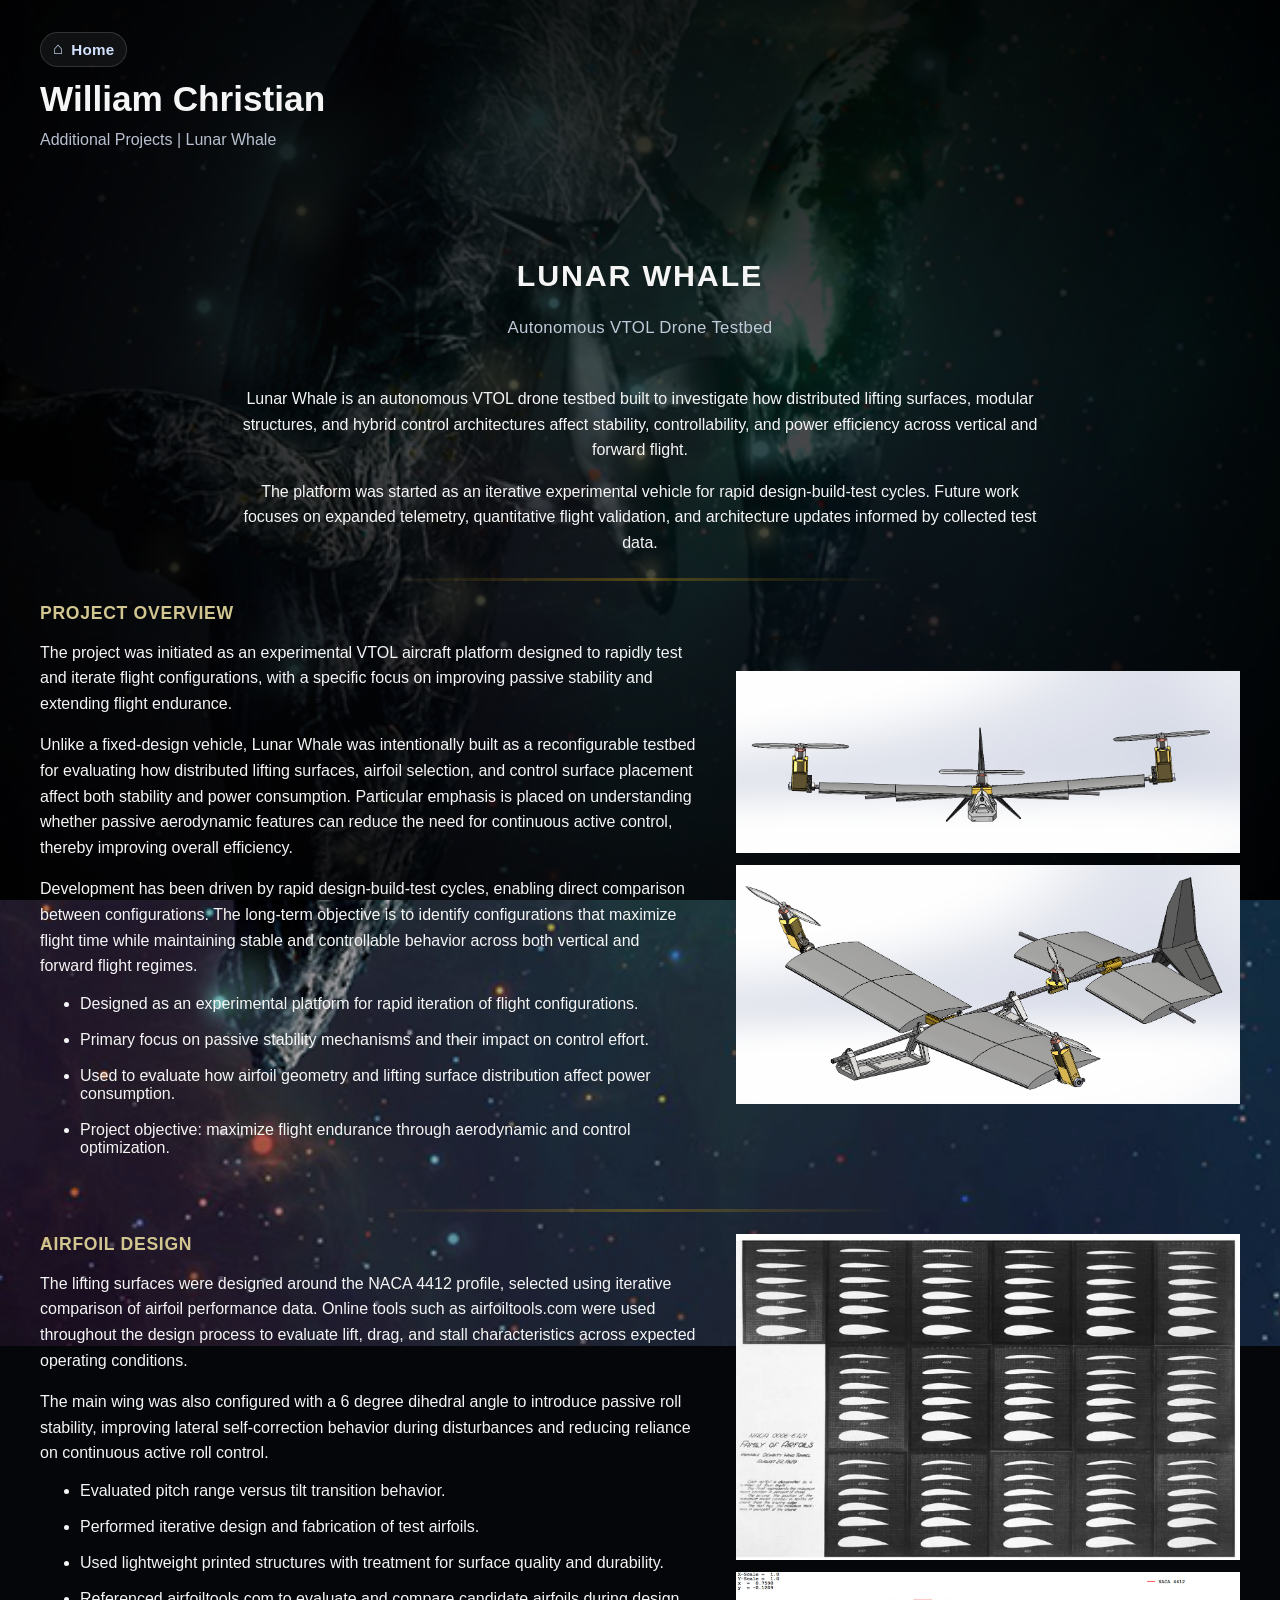
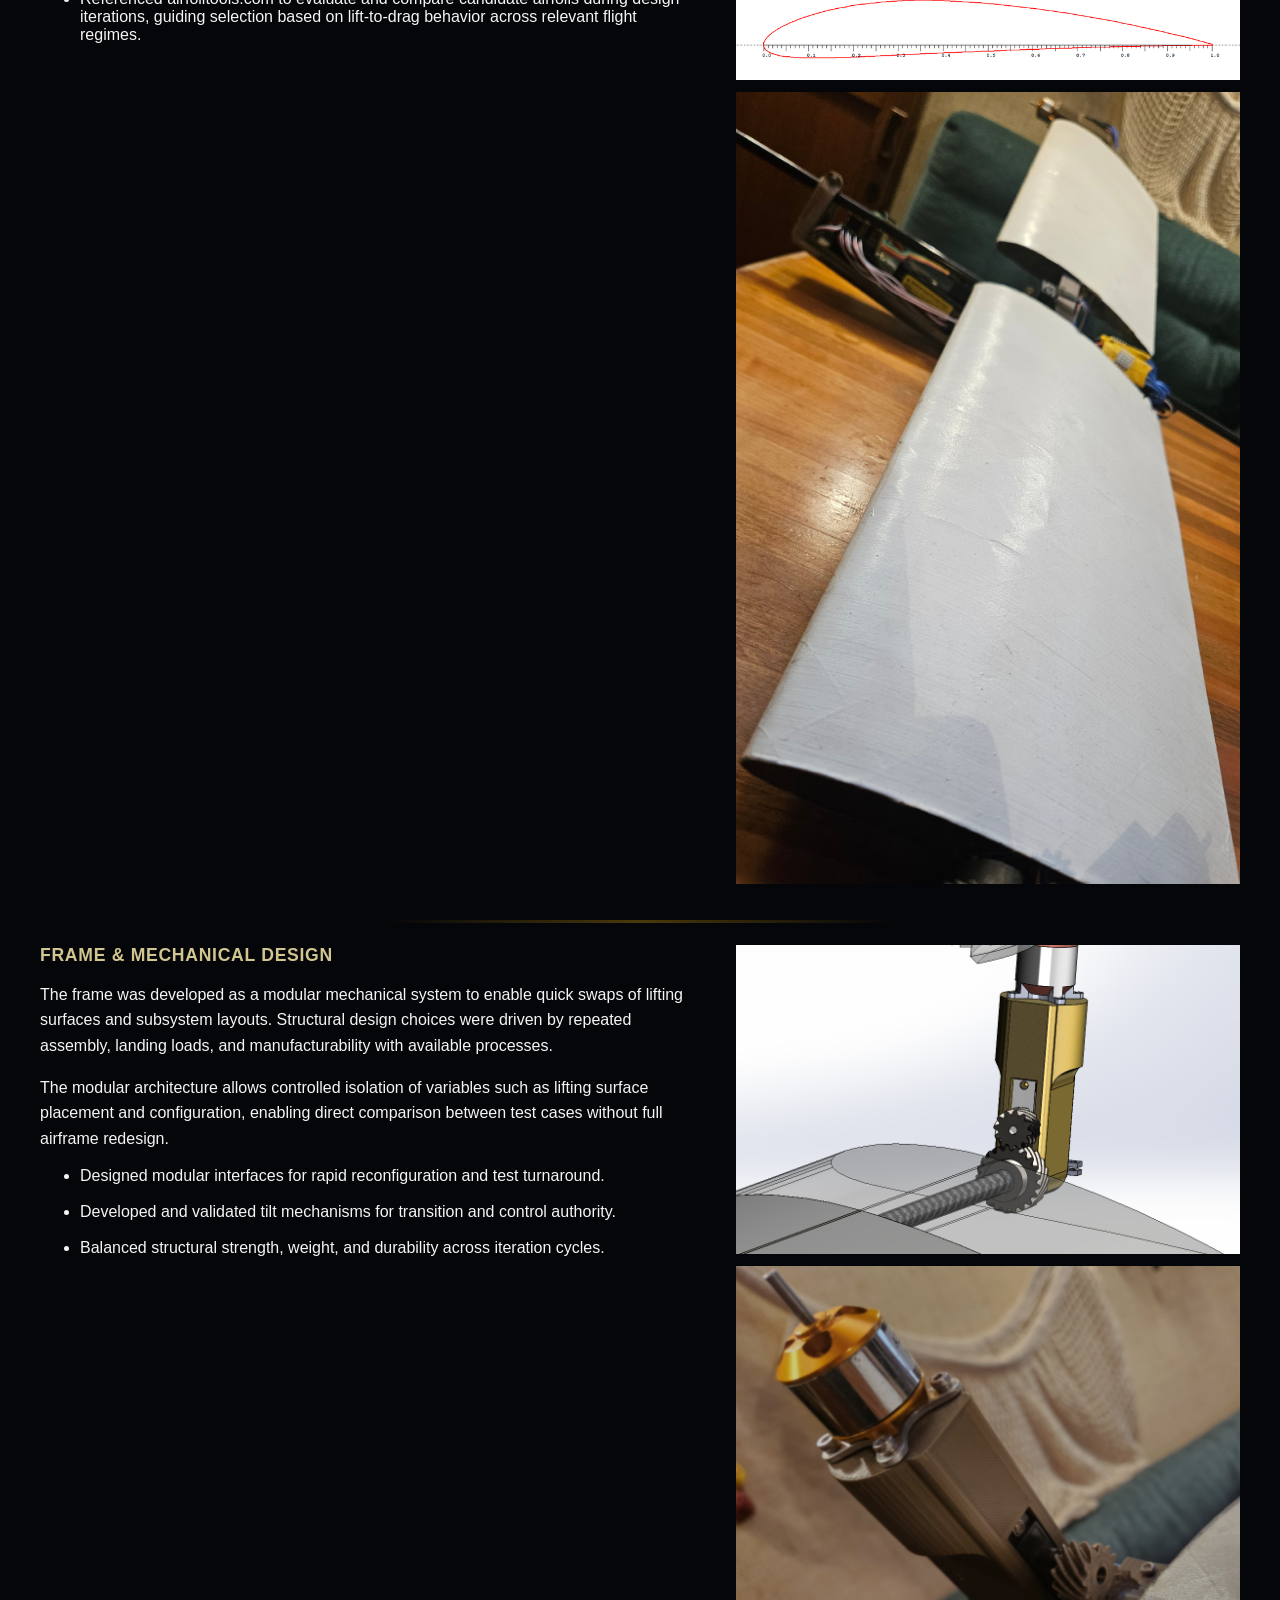
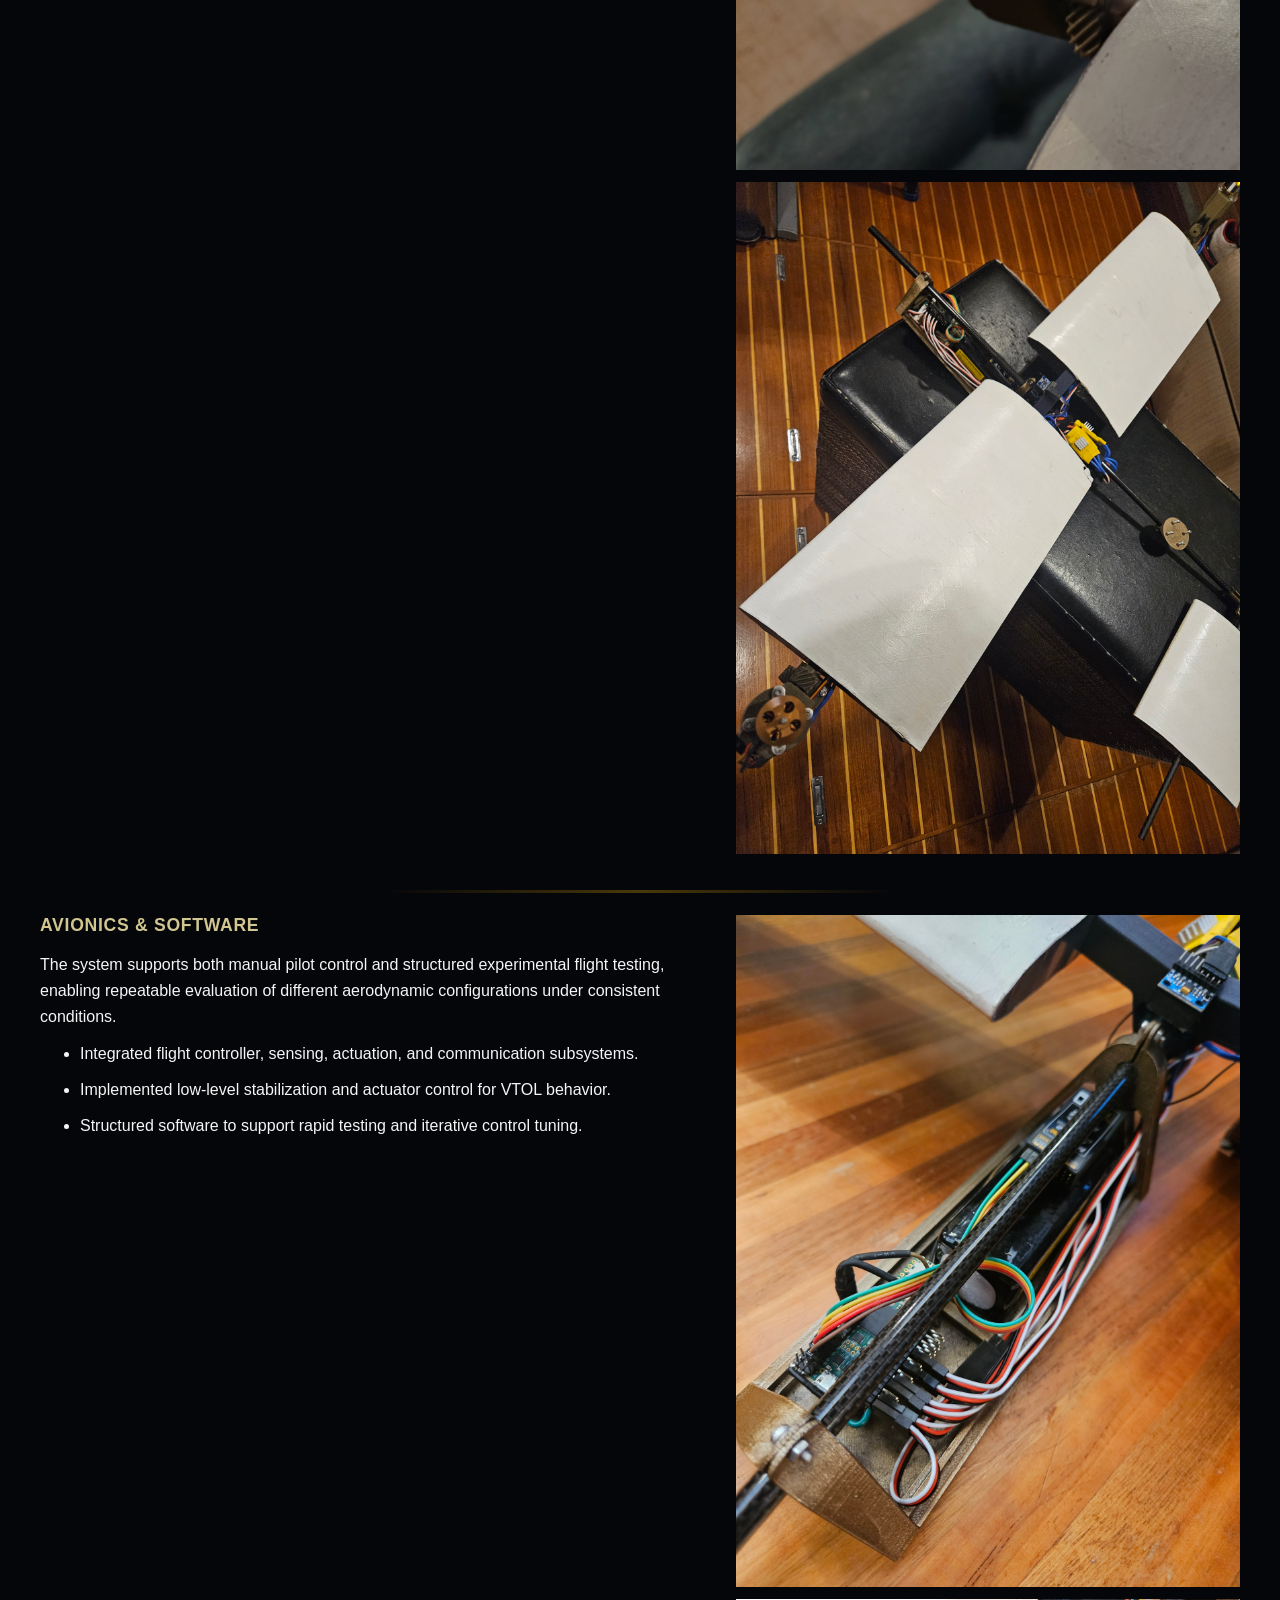
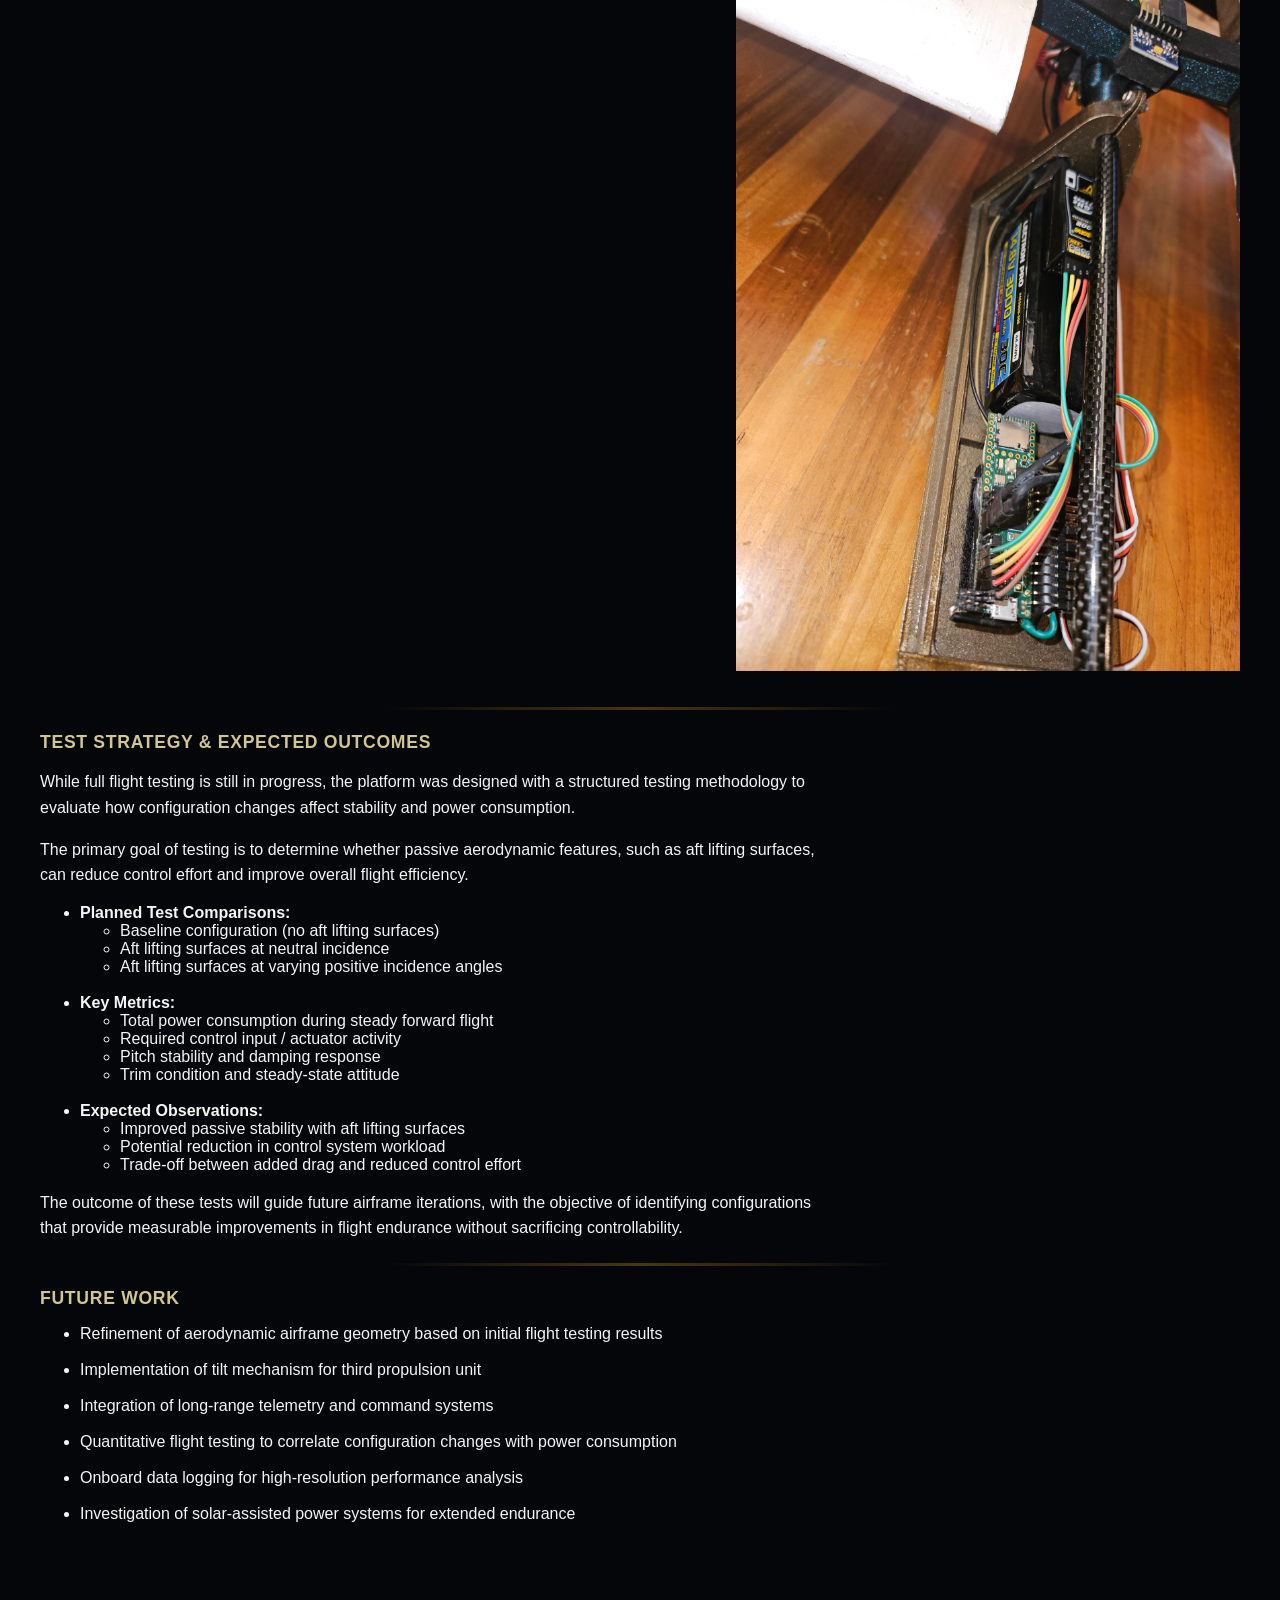
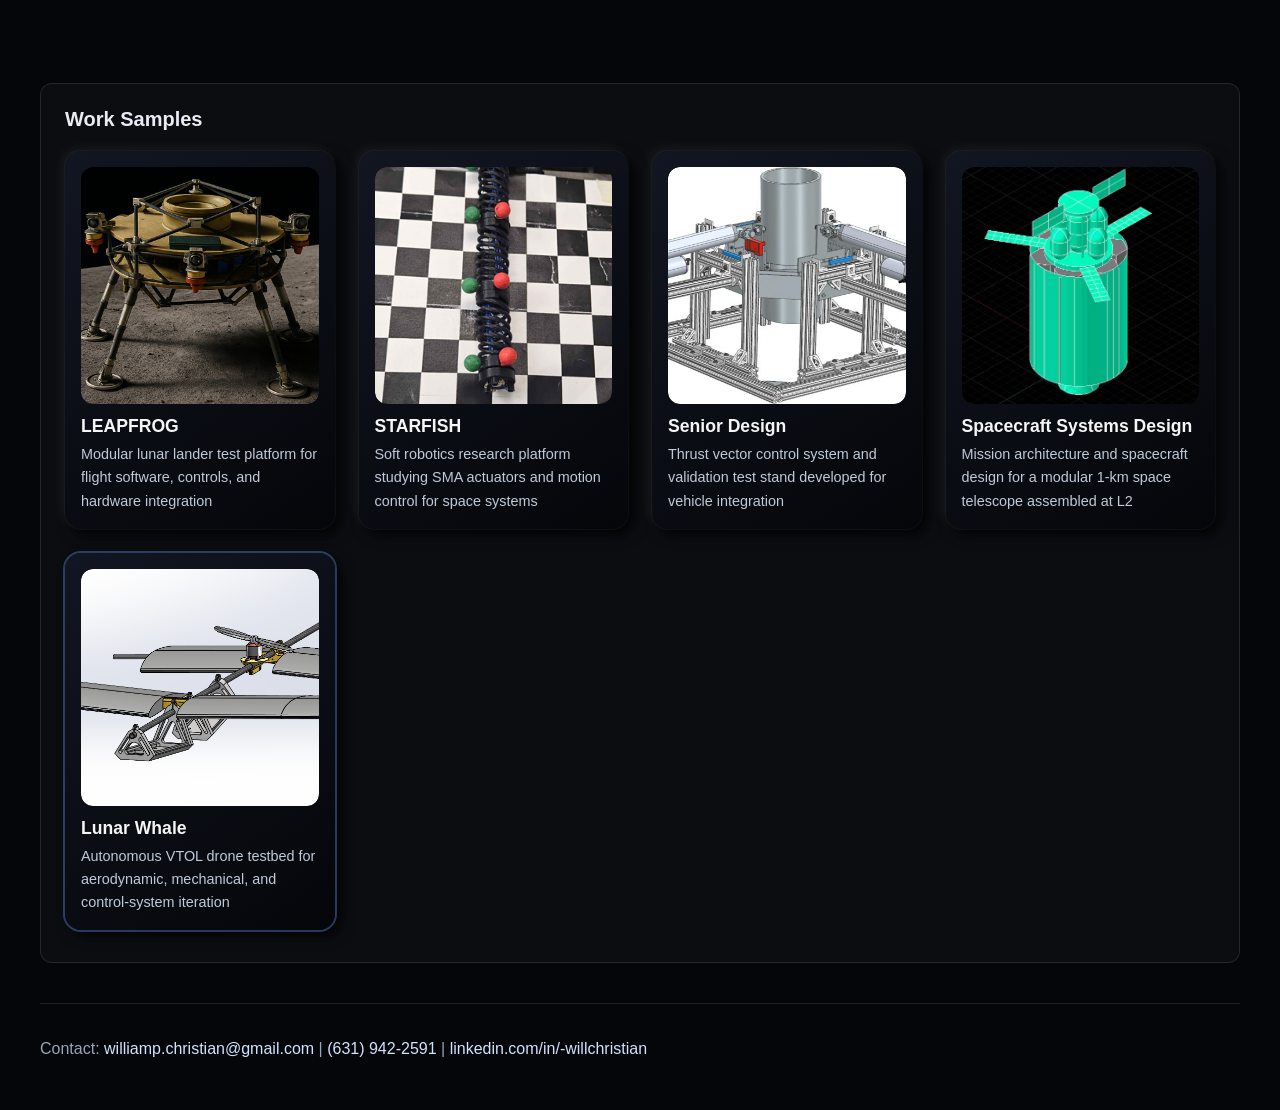
==== commit 54219a47: "added whale" ====
--- a/additional_projects.html
+++ b/additional_projects.html
@@ -84,6 +84,10 @@
                                 Online tools such as airfoiltools.com were used throughout the design process to evaluate lift, drag, and stall characteristics 
                                 across expected operating conditions.
                             </p>
+                            <p>
+                                The main wing was also configured with a 6 degree dihedral angle to introduce passive roll stability, improving lateral self-correction behavior
+                                during disturbances and reducing reliance on continuous active roll control.
+                            </p>
                             <ul>
                                 <li>Evaluated pitch range versus tilt transition behavior.</li>
                                 <br>
@@ -92,6 +96,7 @@
                                 <li>Used lightweight printed structures with treatment for surface quality and durability.</li>
                                 <br>
                                 <li>Referenced airfoiltools.com to evaluate and compare candidate airfoils during design iterations, guiding selection based on lift-to-drag behavior across relevant flight regimes.</li>
+
                             </ul>
                         </div>
                         <figure>
@@ -158,6 +163,51 @@
                     </article>
 
                     <hr class="resume-divider">
+                    <h3 class="resume-section-title">Test Strategy &amp; Expected Outcomes</h3>
+
+                    <p>
+                        While full flight testing is still in progress, the platform was designed with a structured testing methodology 
+                        to evaluate how configuration changes affect stability and power consumption.
+                    </p>
+
+                    <p>
+                        The primary goal of testing is to determine whether passive aerodynamic features, such as aft lifting surfaces, 
+                        can reduce control effort and improve overall flight efficiency.
+                    </p>
+
+                    <ul>
+                    <li><strong>Planned Test Comparisons:</strong>
+                        <ul>
+                            <li>Baseline configuration (no aft lifting surfaces)</li>
+                            <li>Aft lifting surfaces at neutral incidence</li>
+                            <li>Aft lifting surfaces at varying positive incidence angles</li>
+                        </ul>
+                    </li>
+                    <br>
+                    <li><strong>Key Metrics:</strong>
+                        <ul>
+                            <li>Total power consumption during steady forward flight</li>
+                            <li>Required control input / actuator activity</li>
+                            <li>Pitch stability and damping response</li>
+                            <li>Trim condition and steady-state attitude</li>
+                        </ul>
+                    </li>
+                    <br>
+                    <li><strong>Expected Observations:</strong>
+                        <ul>
+                            <li>Improved passive stability with aft lifting surfaces</li>
+                            <li>Potential reduction in control system workload</li>
+                            <li>Trade-off between added drag and reduced control effort</li>
+                        </ul>
+                    </li>
+                    </ul>
+
+                    <p>
+                        The outcome of these tests will guide future airframe iterations, with the objective of identifying configurations 
+                        that provide measurable improvements in flight endurance without sacrificing controllability.
+                    </p>
+
+                    <hr class="resume-divider">
                     <h3 class="resume-section-title">Future Work</h3>
                     <ul>
                         <li>Refinement of aerodynamic airframe geometry based on initial flight testing results</li>
@@ -232,5 +282,19 @@
         <p>Contact: <a href="mailto:williamp.christian@gmail.com">williamp.christian@gmail.com</a> | <a href="tel:+16319422591">(631) 942-2591</a> | <a href="https://www.linkedin.com/in/-willchristian/" target="_blank" rel="noopener">linkedin.com/in/-willchristian</a></p>
     </footer>
     </div>
+    <script>
+        (function () {
+            var bg = document.querySelector('.projects-bg');
+            if (!bg) return;
+            function updateProjectsBg() {
+                var y = window.scrollY || window.pageYOffset || 0;
+                var speed = 0.18;
+                bg.style.transform = 'translate(-50%, -50%) translate3d(0,' + (-y * speed) + 'px,0) rotate(90deg)';
+            }
+            window.addEventListener('scroll', updateProjectsBg, { passive: true });
+            window.addEventListener('resize', updateProjectsBg);
+            updateProjectsBg();
+        })();
+    </script>
 </body>
 </html>
--- a/style.css
+++ b/style.css
@@ -672,6 +672,57 @@
     padding: 24px 0 16px;
 }
 
+/* Additional Projects full-page background (rotated 90deg), parallax */
+.projects-bg {
+    position: fixed;
+    width: 140vmax;
+    height: 140vmax;
+    left: 50%;
+    top: 50%;
+    background-image: url("images/ADDITIONAL_PROJECTS/Lunar_Whale/lunar_whale_bg.jpg");
+    background-size: cover;
+    background-position: center 65%;
+    background-repeat: no-repeat;
+    filter: brightness(0.7);
+    will-change: transform;
+    transform: translate(-50%, -50%) translate3d(0, 0, 0) rotate(90deg);
+    transform-origin: center center;
+    z-index: -2;
+}
+
+.projects-overlay {
+    position: fixed;
+    inset: 0;
+    background:
+        linear-gradient(
+            to right,
+            rgba(0, 0, 0, 0.55) 0%,
+            rgba(0, 0, 0, 0.15) 20%,
+            rgba(0, 0, 0, 0.0) 50%,
+            rgba(0, 0, 0, 0.15) 80%,
+            rgba(0, 0, 0, 0.55) 100%
+        ),
+        radial-gradient(
+            ellipse at center,
+            rgba(0, 0, 0, 0.0) 25%,
+            rgba(0, 0, 0, 0.75) 100%
+        ),
+        linear-gradient(
+            to bottom,
+            rgba(5, 6, 10, 0.72) 0%,
+            rgba(5, 6, 10, 0.58) 40%,
+            rgba(5, 6, 10, 0.7) 100%
+        );
+    z-index: -1;
+    pointer-events: none;
+}
+
+.projects-content {
+    position: relative;
+    z-index: 2;
+    padding: 24px 0 16px;
+}
+
 @media (max-width: 960px) {
     .project-nav {
         grid-template-columns: repeat(2, minmax(0, 1fr));
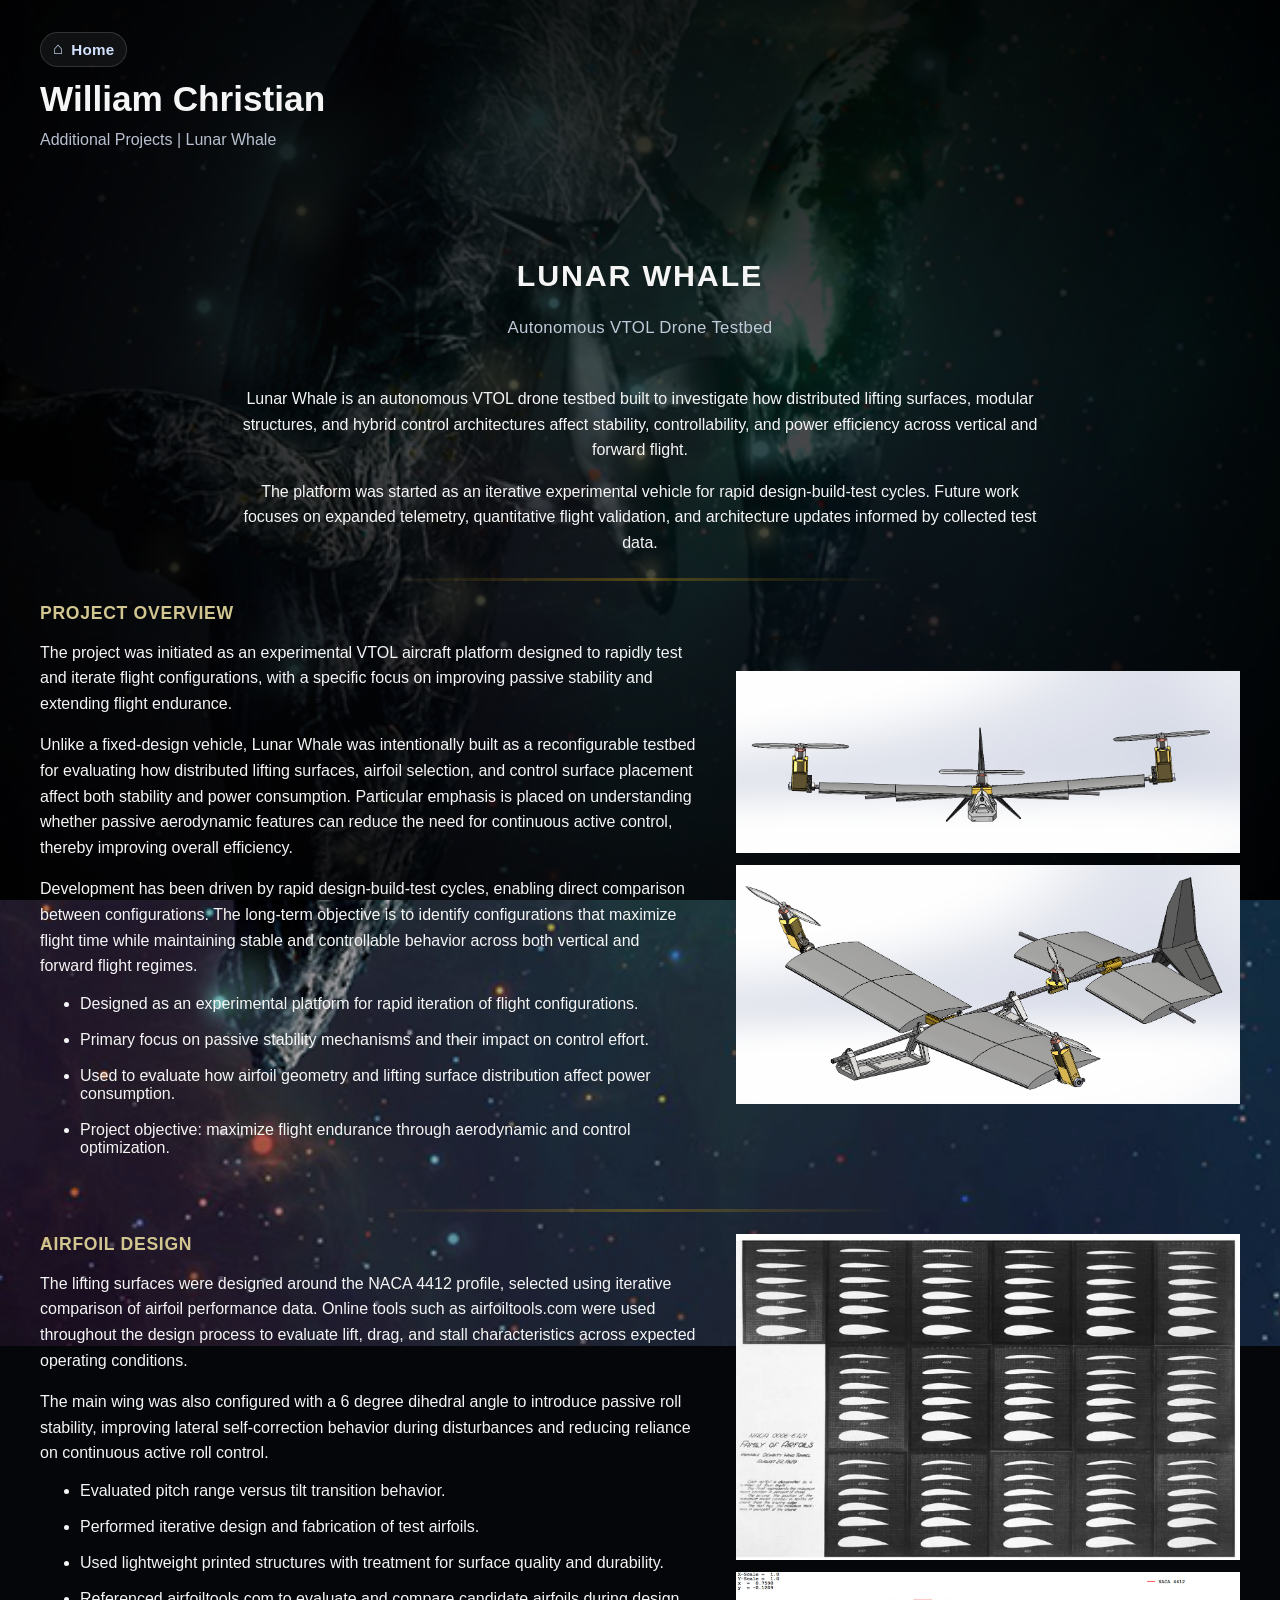
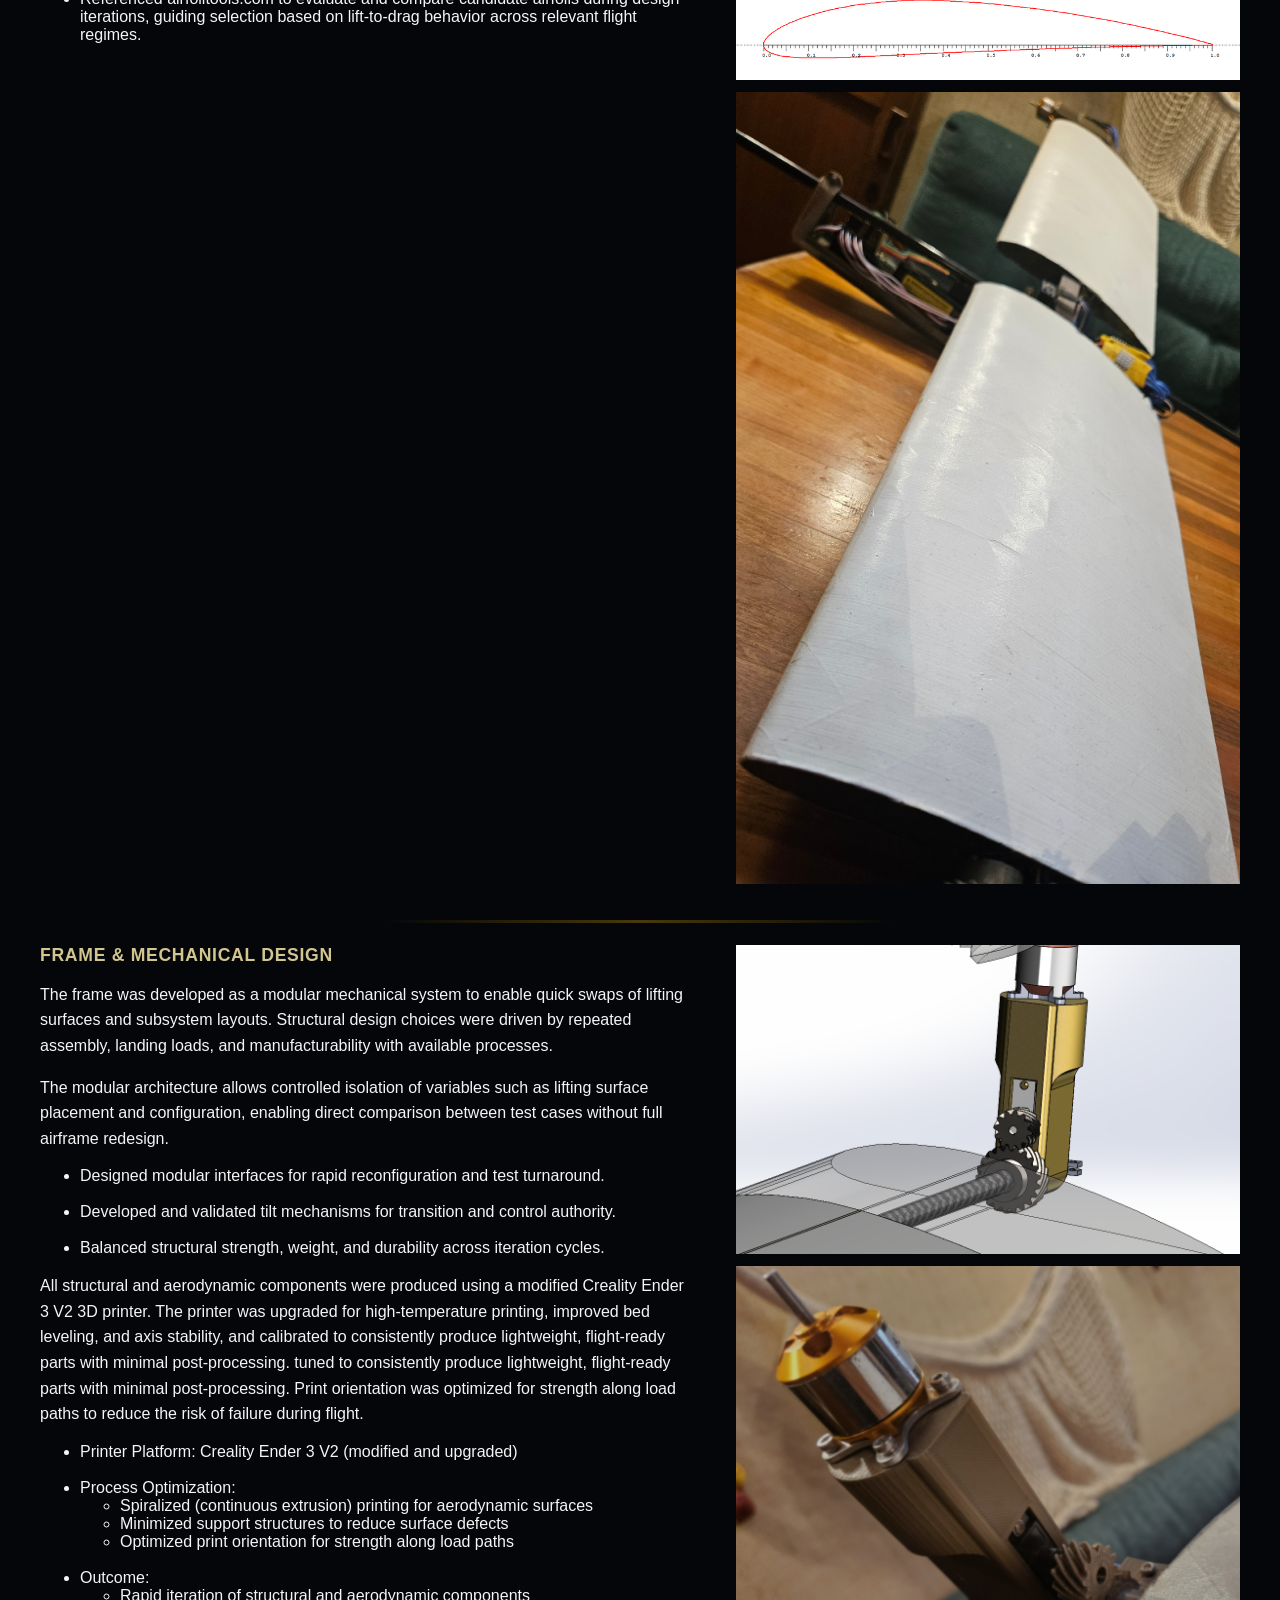
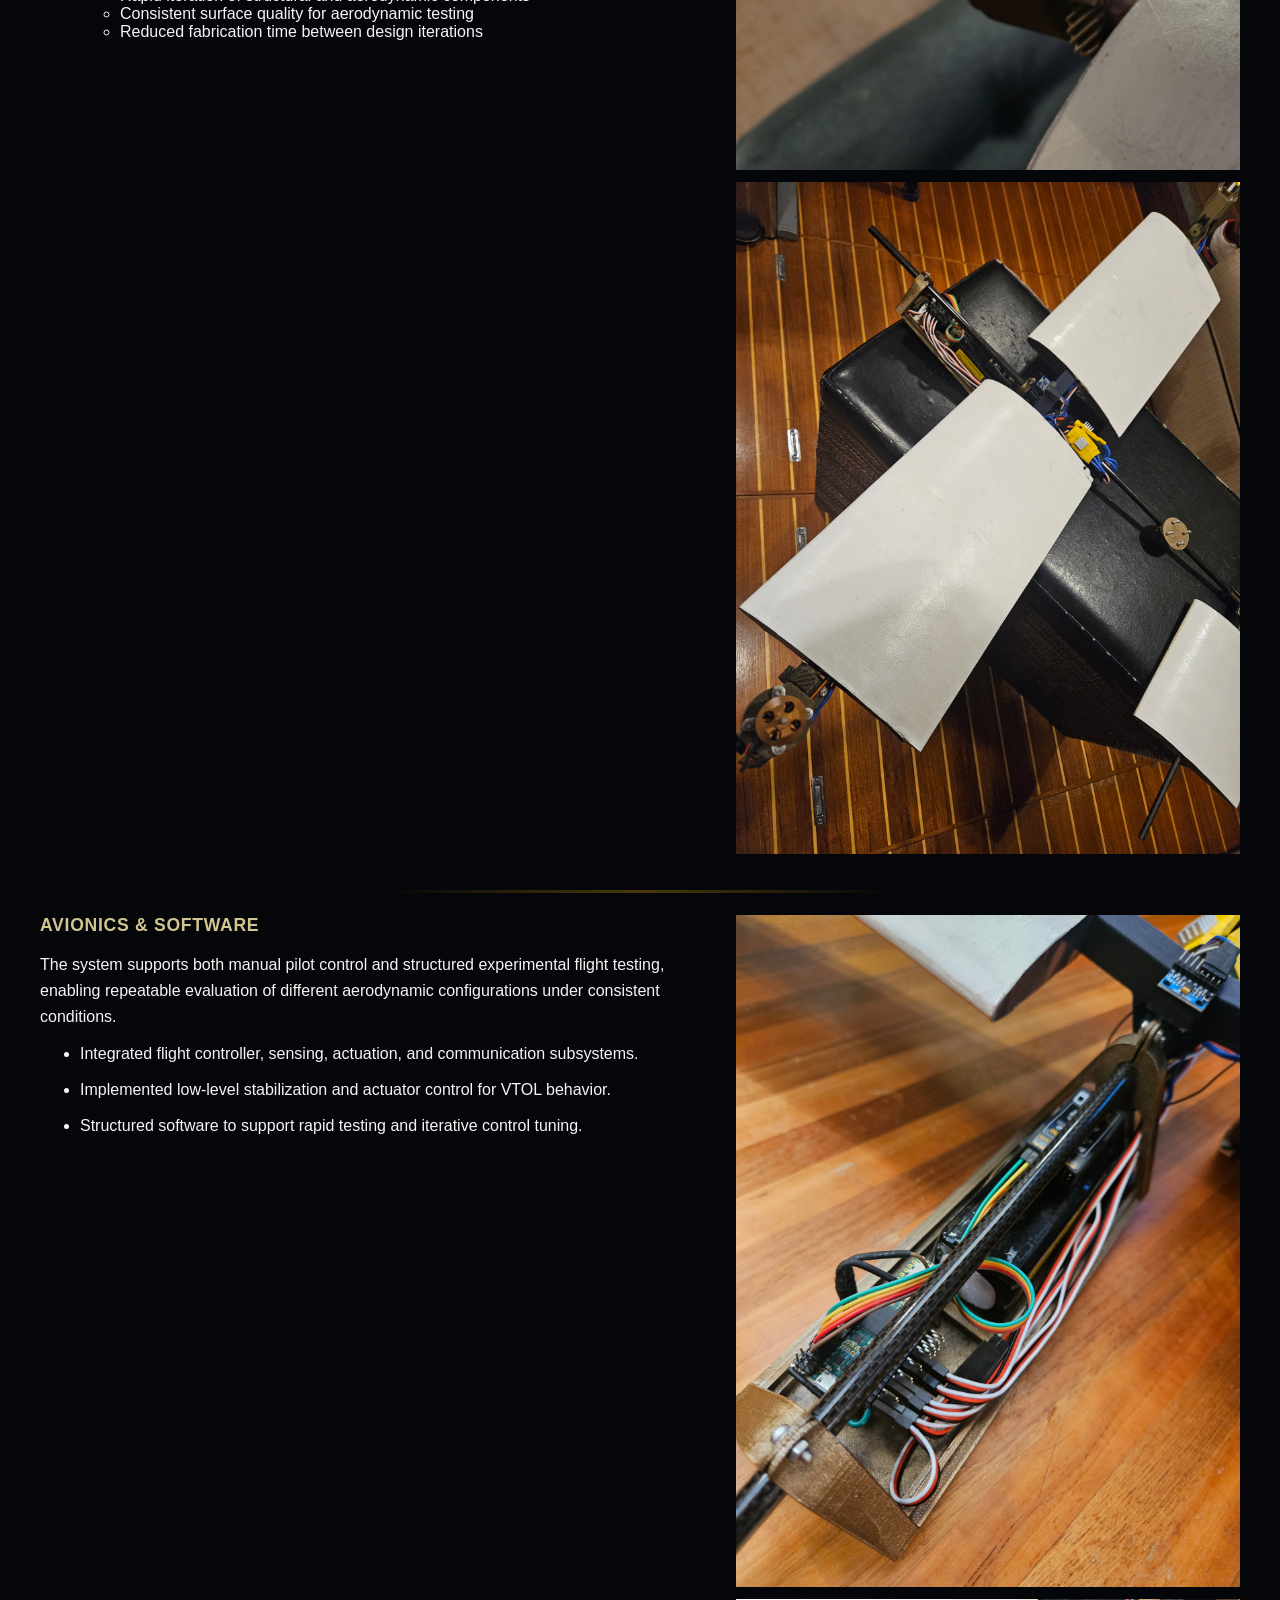
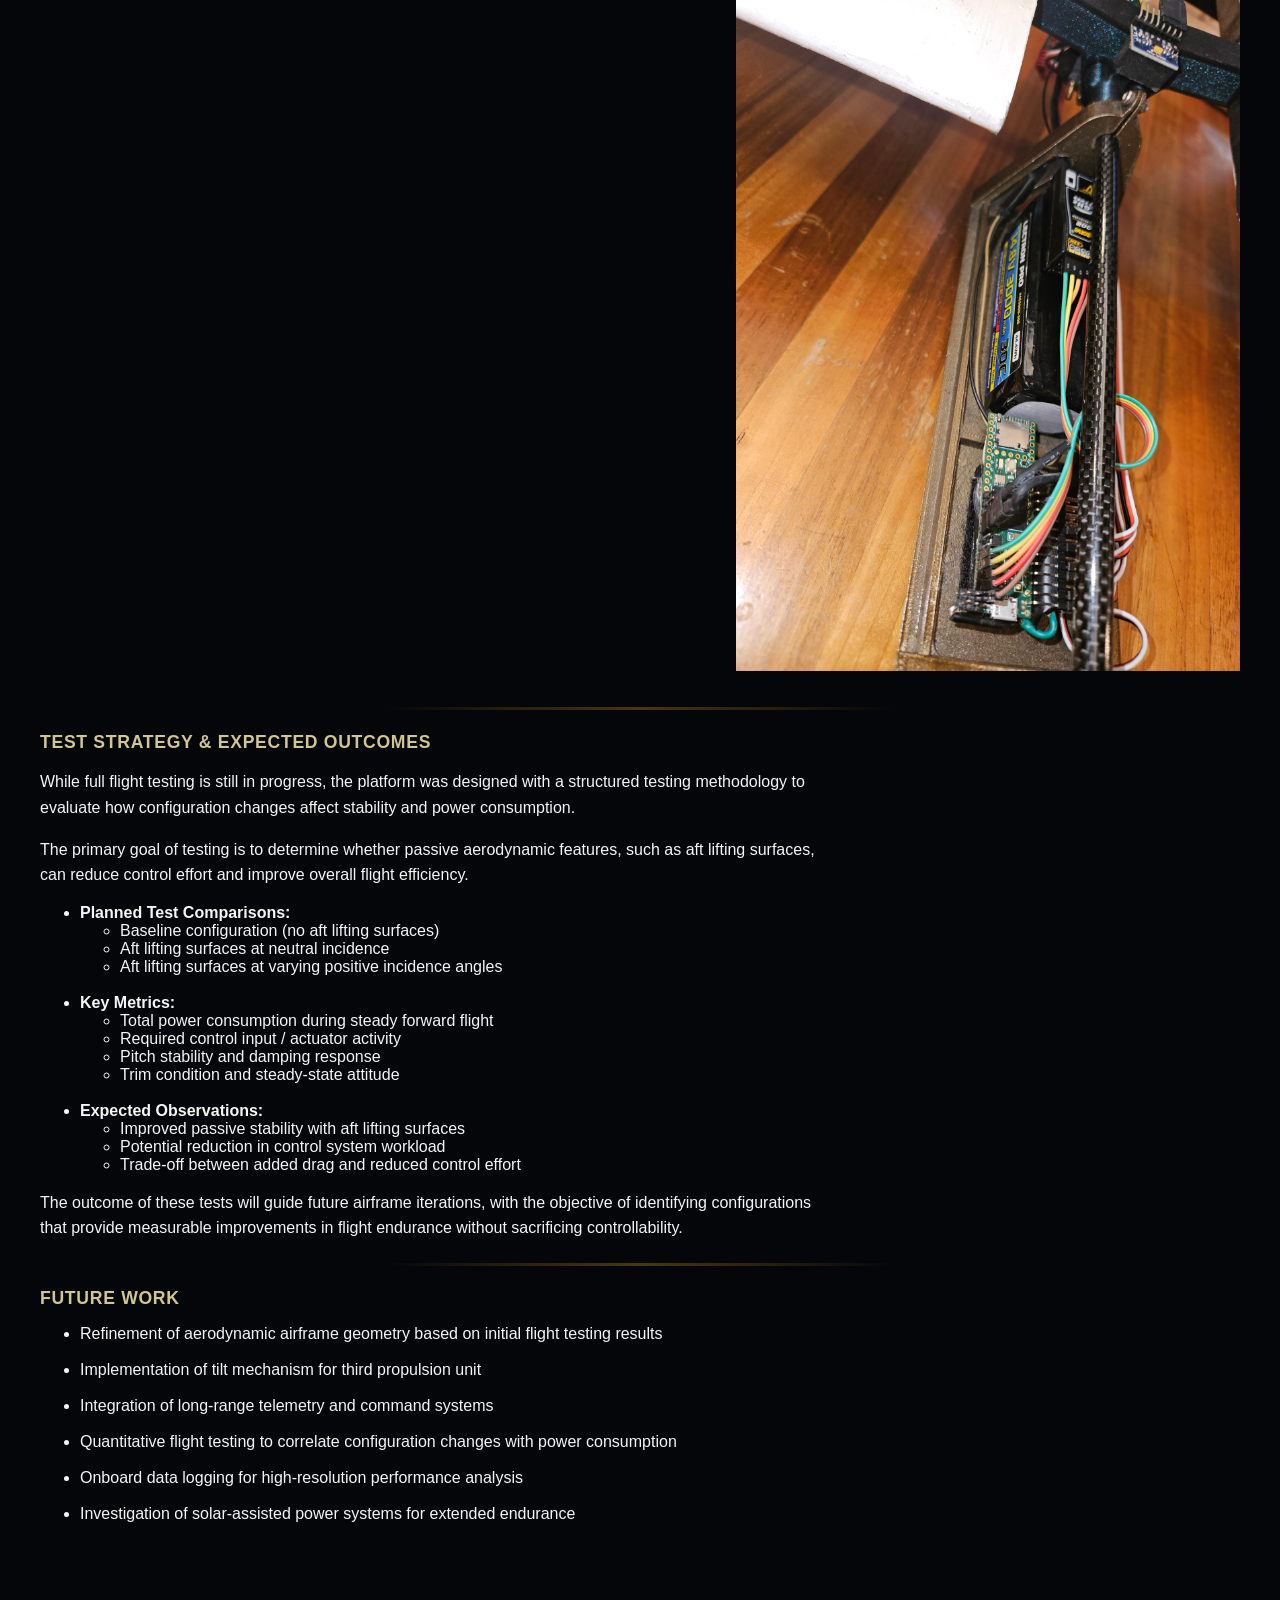
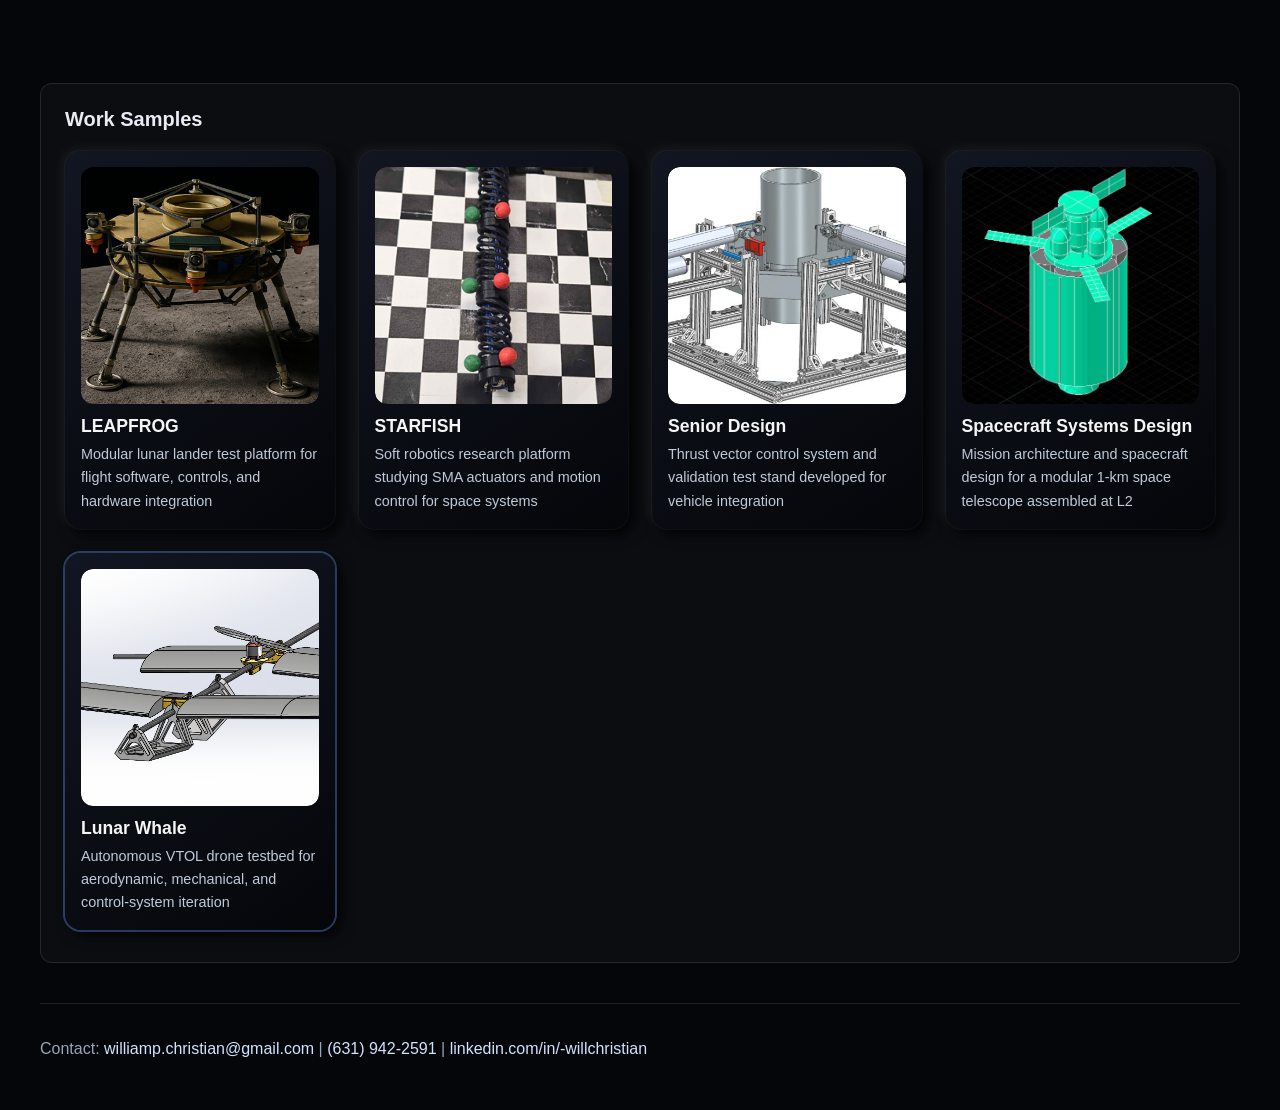
==== commit 028dd9a1: "updates" ====
--- a/additional_projects.html
+++ b/additional_projects.html
@@ -127,6 +127,31 @@
                                 <li>Developed and validated tilt mechanisms for transition and control authority.</li>
                                 <br>
                                 <li>Balanced structural strength, weight, and durability across iteration cycles.</li>
+                            </ul>
+                            <p>
+                                All structural and aerodynamic components were produced using a modified Creality Ender 3 V2 3D printer. 
+                                The printer was upgraded for high-temperature printing, improved bed leveling, and axis stability, and calibrated to consistently produce lightweight, flight-ready parts with minimal post-processing. 
+                                tuned to consistently produce lightweight, flight-ready parts with minimal post-processing. Print orientation was optimized for strength along load paths to reduce the risk of failure during flight.                                          
+                            </p>
+
+                            <ul>
+                            <li>Printer Platform: Creality Ender 3 V2 (modified and upgraded)</li>
+                            <br>
+                            <li>Process Optimization:
+                                <ul>
+                                    <li>Spiralized (continuous extrusion) printing for aerodynamic surfaces</li>
+                                    <li>Minimized support structures to reduce surface defects</li>
+                                    <li>Optimized print orientation for strength along load paths</li>
+                                </ul>
+                            </li>
+                            <br>
+                            <li>Outcome:
+                                <ul>
+                                    <li>Rapid iteration of structural and aerodynamic components</li>
+                                    <li>Consistent surface quality for aerodynamic testing</li>
+                                    <li>Reduced fabrication time between design iterations</li>
+                                </ul>
+                            </li>
                             </ul>
                         </div>
                         <figure>
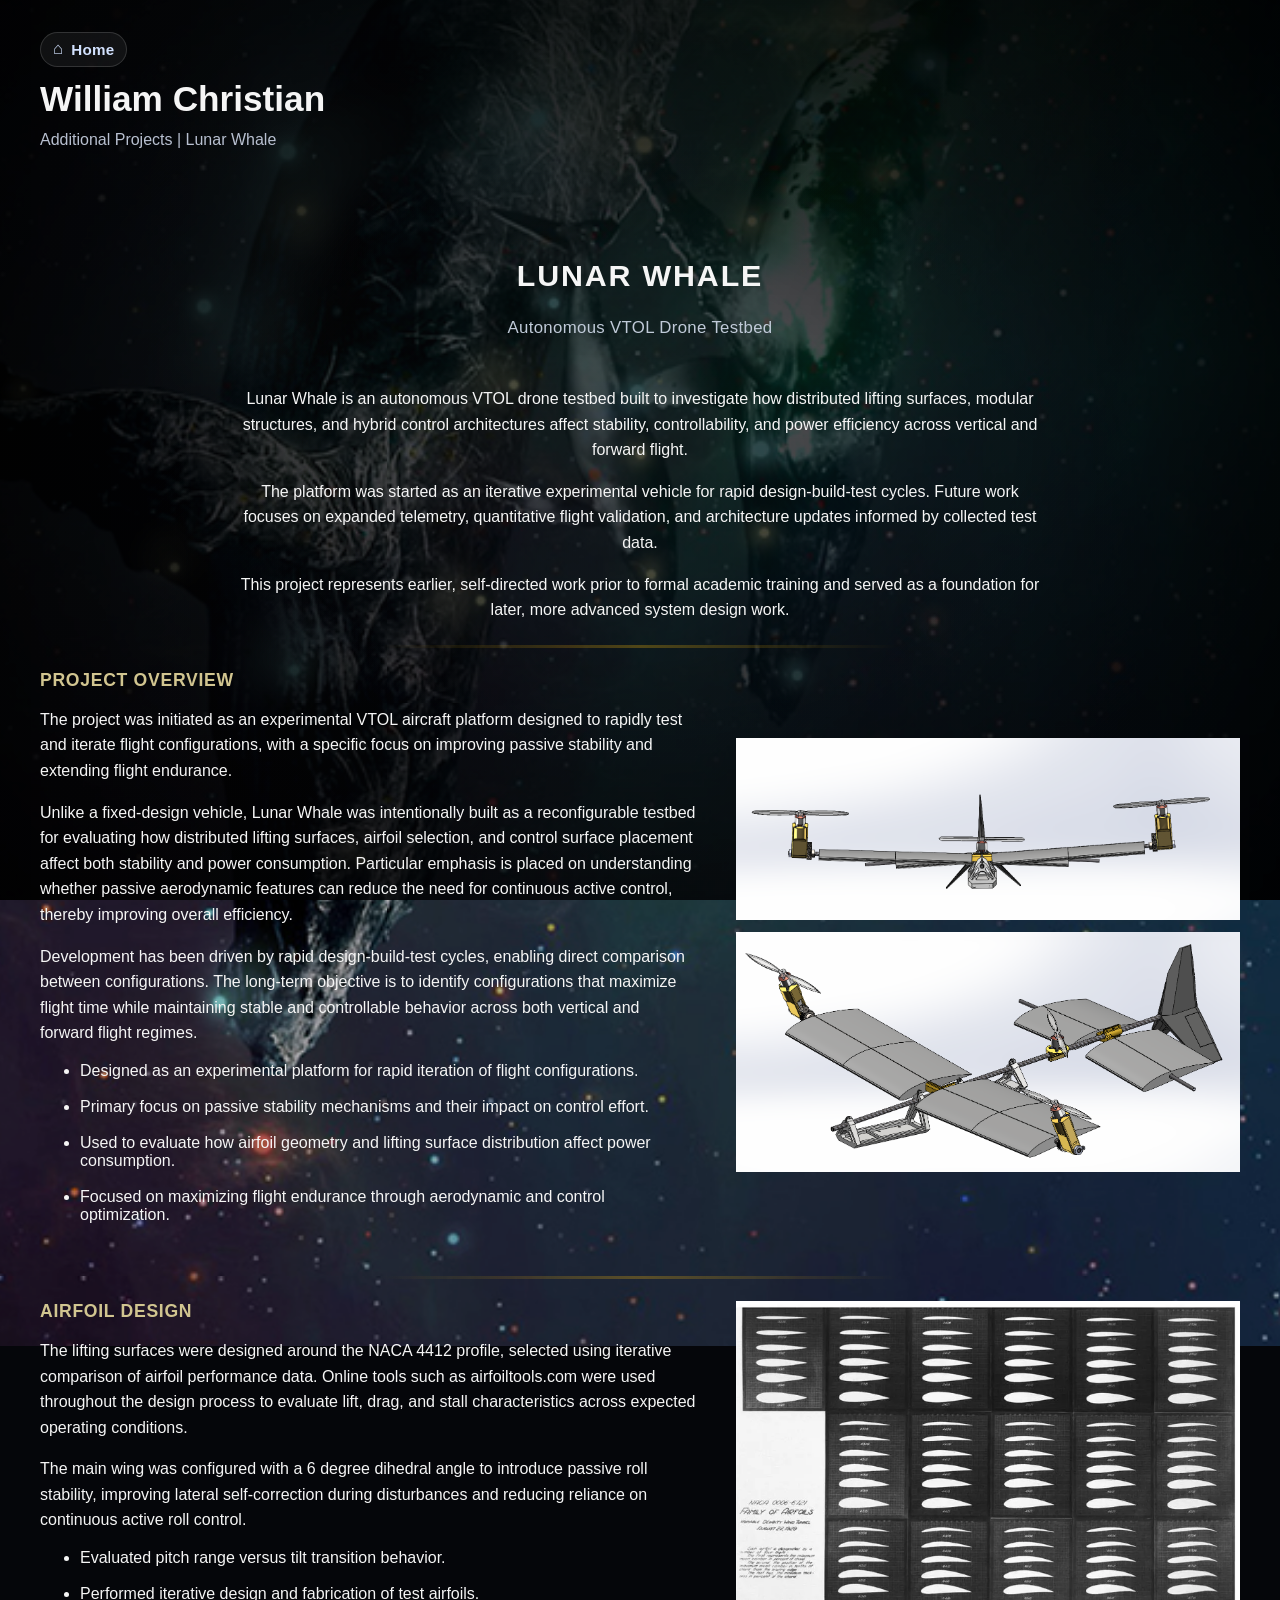
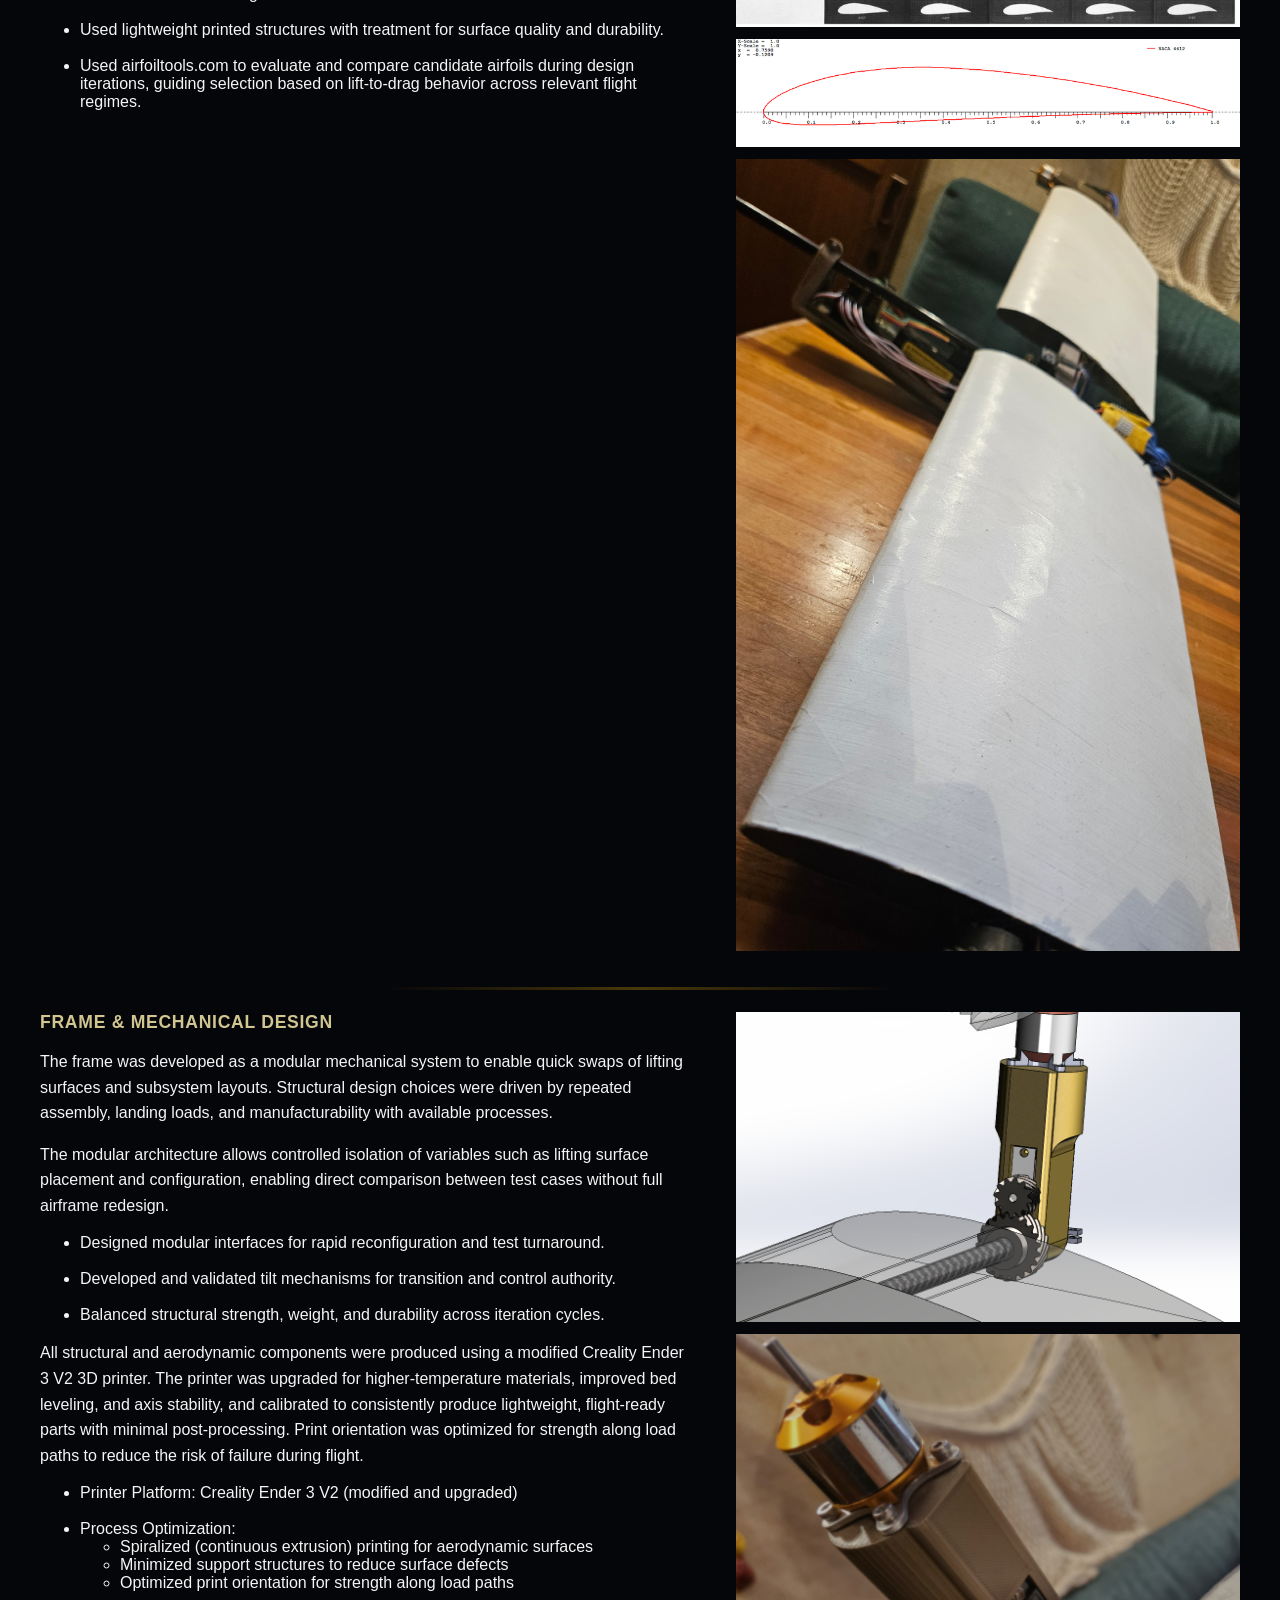
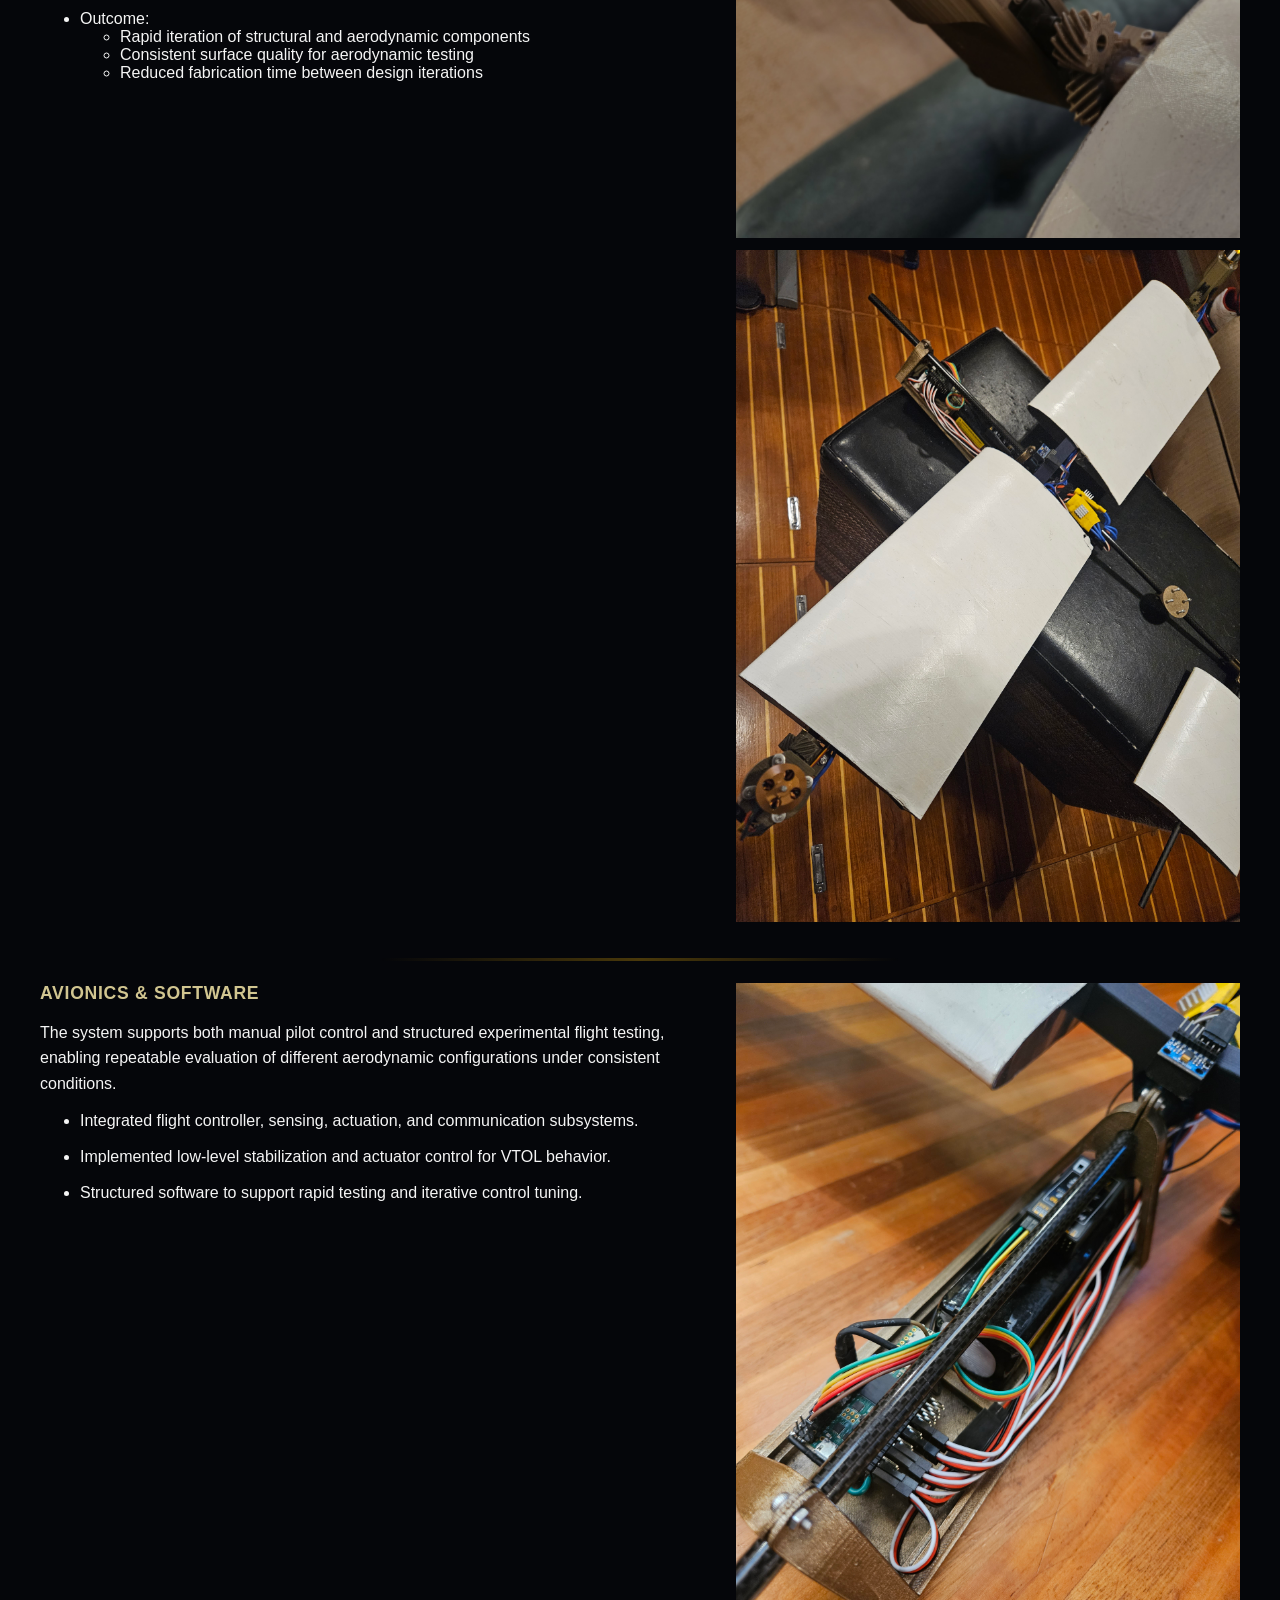
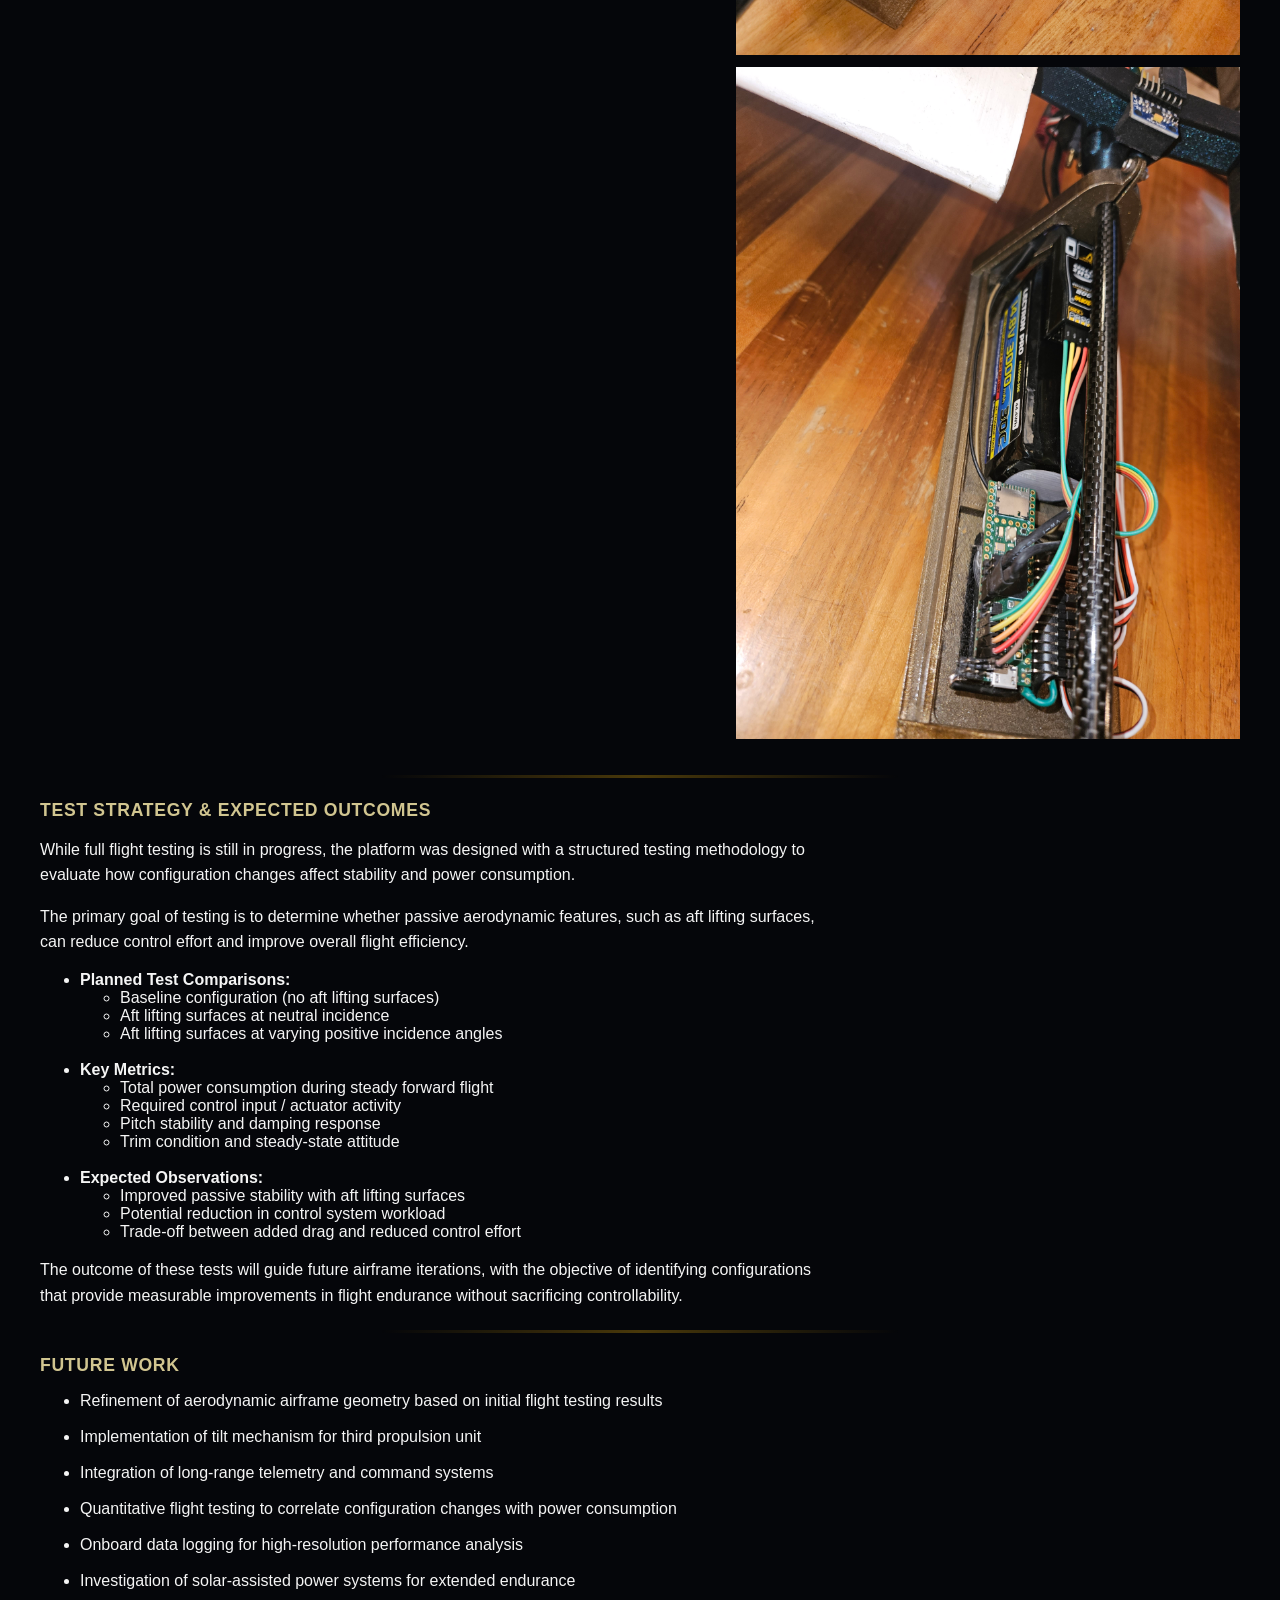
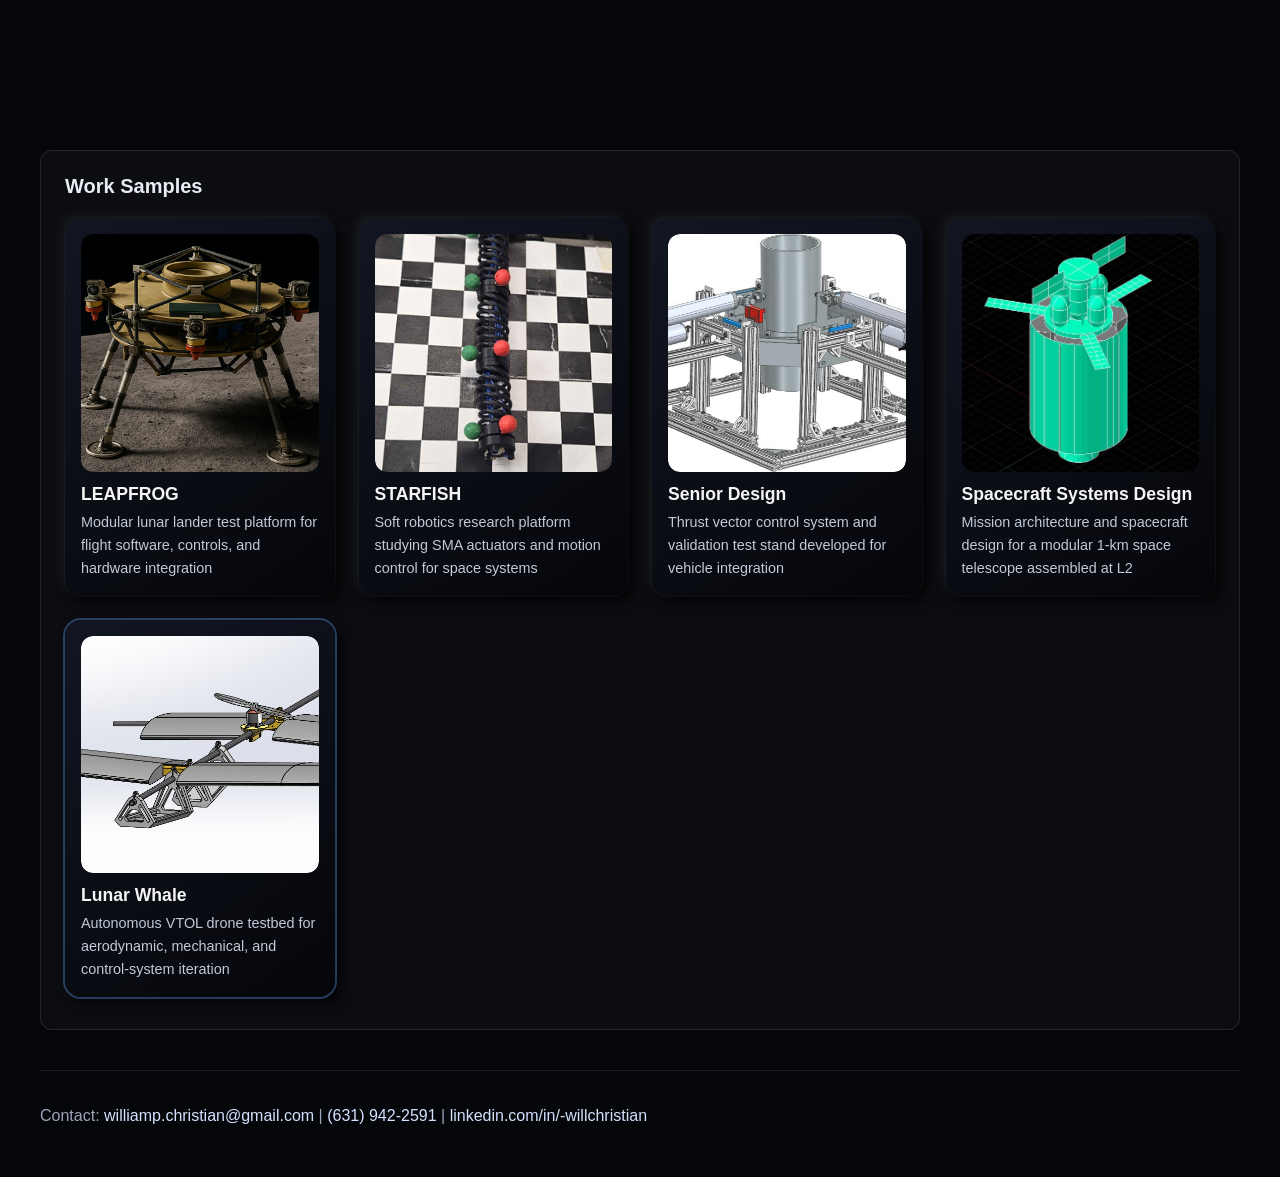
==== commit cb4dc6a1: "fix" ====
--- a/additional_projects.html
+++ b/additional_projects.html
@@ -39,6 +39,10 @@
                         Future work focuses on expanded telemetry, quantitative flight validation, and architecture updates
                         informed by collected test data.
                     </p>
+                    <p class="project-intro">
+                        This project represents earlier, self-directed work prior to formal academic training and served as a foundation
+                        for later, more advanced system design work.
+                    </p>
 
                     <hr class="resume-divider">
                     <article class="article--center-figure">
@@ -64,7 +68,7 @@
                                 <br>
                                 <li>Used to evaluate how airfoil geometry and lifting surface distribution affect power consumption.</li>
                                 <br>
-                                <li>Project objective: maximize flight endurance through aerodynamic and control optimization.</li>
+                                <li>Focused on maximizing flight endurance through aerodynamic and control optimization.</li>
                             </ul>
                         </div>
                         <figure>
@@ -85,7 +89,7 @@
                                 across expected operating conditions.
                             </p>
                             <p>
-                                The main wing was also configured with a 6 degree dihedral angle to introduce passive roll stability, improving lateral self-correction behavior
+                                The main wing was configured with a 6 degree dihedral angle to introduce passive roll stability, improving lateral self-correction
                                 during disturbances and reducing reliance on continuous active roll control.
                             </p>
                             <ul>
@@ -95,7 +99,7 @@
                                 <br>
                                 <li>Used lightweight printed structures with treatment for surface quality and durability.</li>
                                 <br>
-                                <li>Referenced airfoiltools.com to evaluate and compare candidate airfoils during design iterations, guiding selection based on lift-to-drag behavior across relevant flight regimes.</li>
+                                <li>Used airfoiltools.com to evaluate and compare candidate airfoils during design iterations, guiding selection based on lift-to-drag behavior across relevant flight regimes.</li>
 
                             </ul>
                         </div>
@@ -130,8 +134,8 @@
                             </ul>
                             <p>
                                 All structural and aerodynamic components were produced using a modified Creality Ender 3 V2 3D printer. 
-                                The printer was upgraded for high-temperature printing, improved bed leveling, and axis stability, and calibrated to consistently produce lightweight, flight-ready parts with minimal post-processing. 
-                                tuned to consistently produce lightweight, flight-ready parts with minimal post-processing. Print orientation was optimized for strength along load paths to reduce the risk of failure during flight.                                          
+                                The printer was upgraded for higher-temperature materials, improved bed leveling, and axis stability, and calibrated to consistently produce lightweight, flight-ready parts with minimal post-processing. 
+                                Print orientation was optimized for strength along load paths to reduce the risk of failure during flight.
                             </p>
 
                             <ul>
